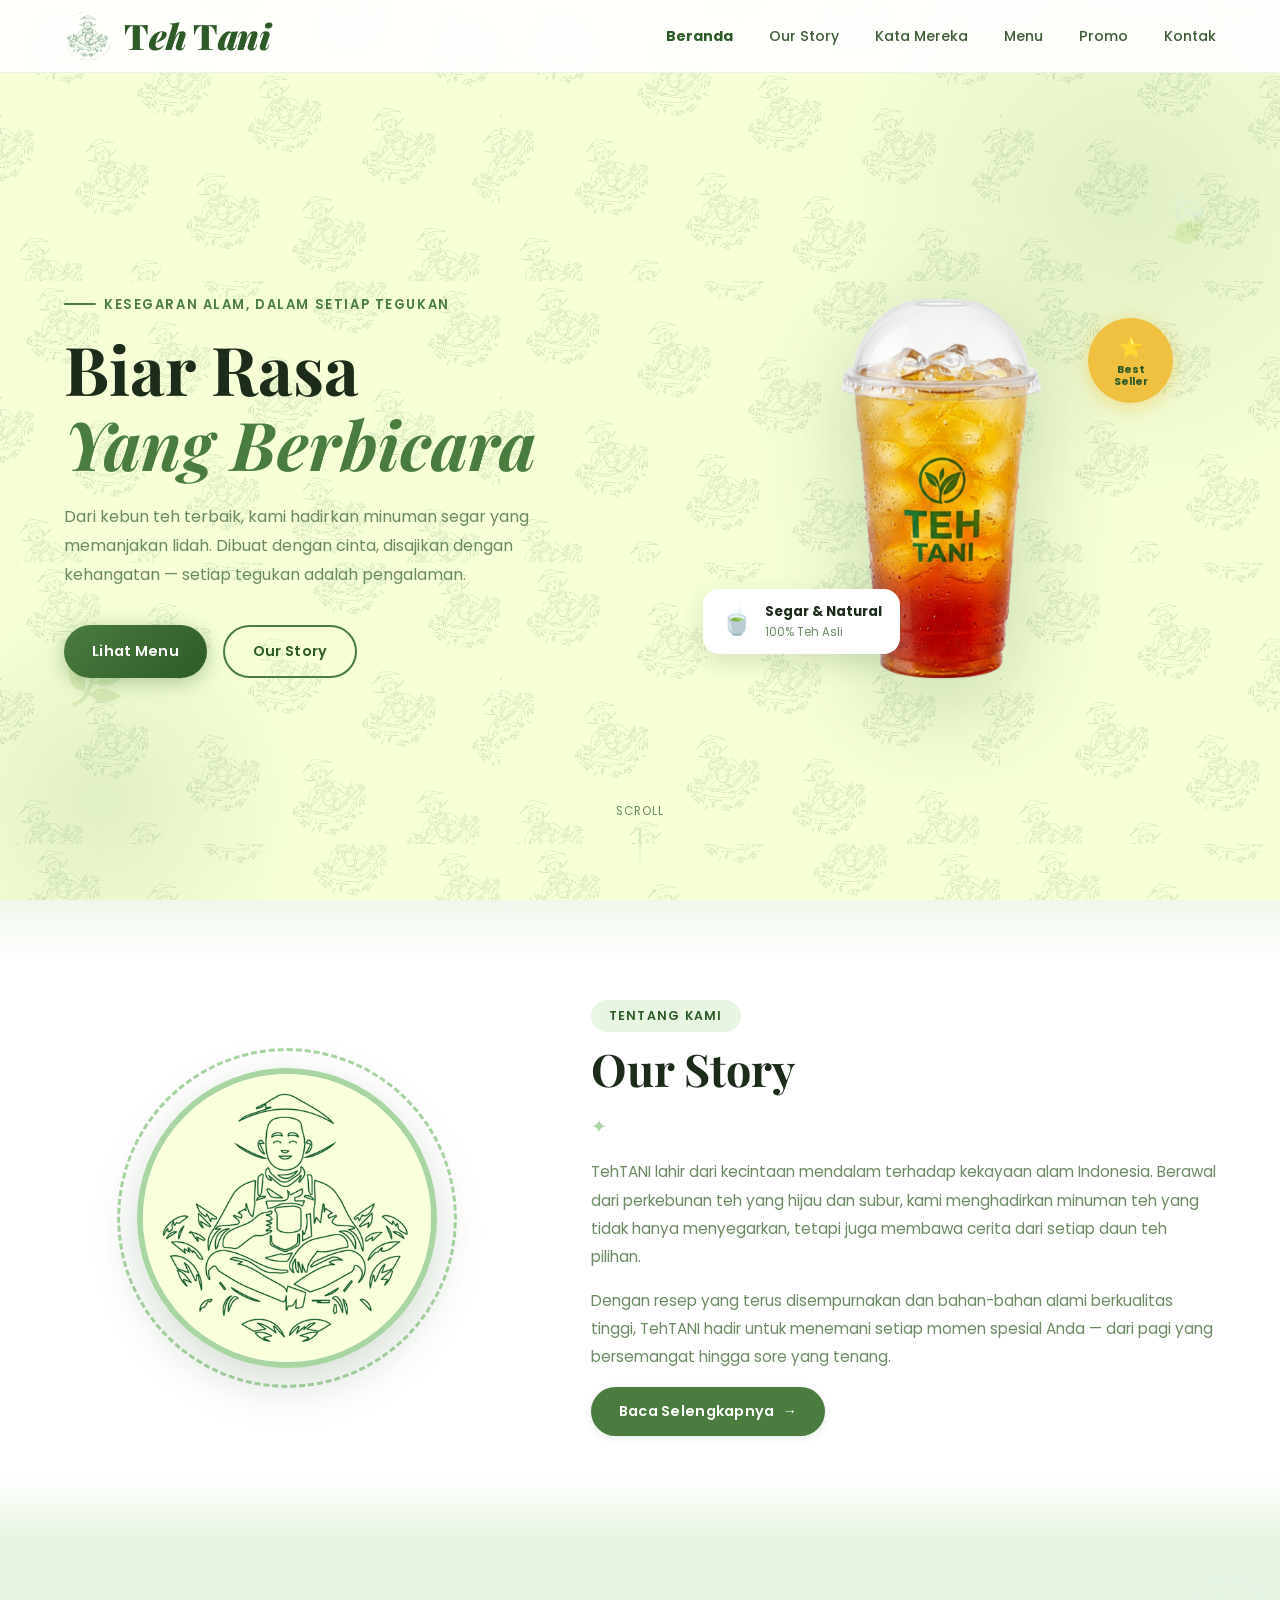
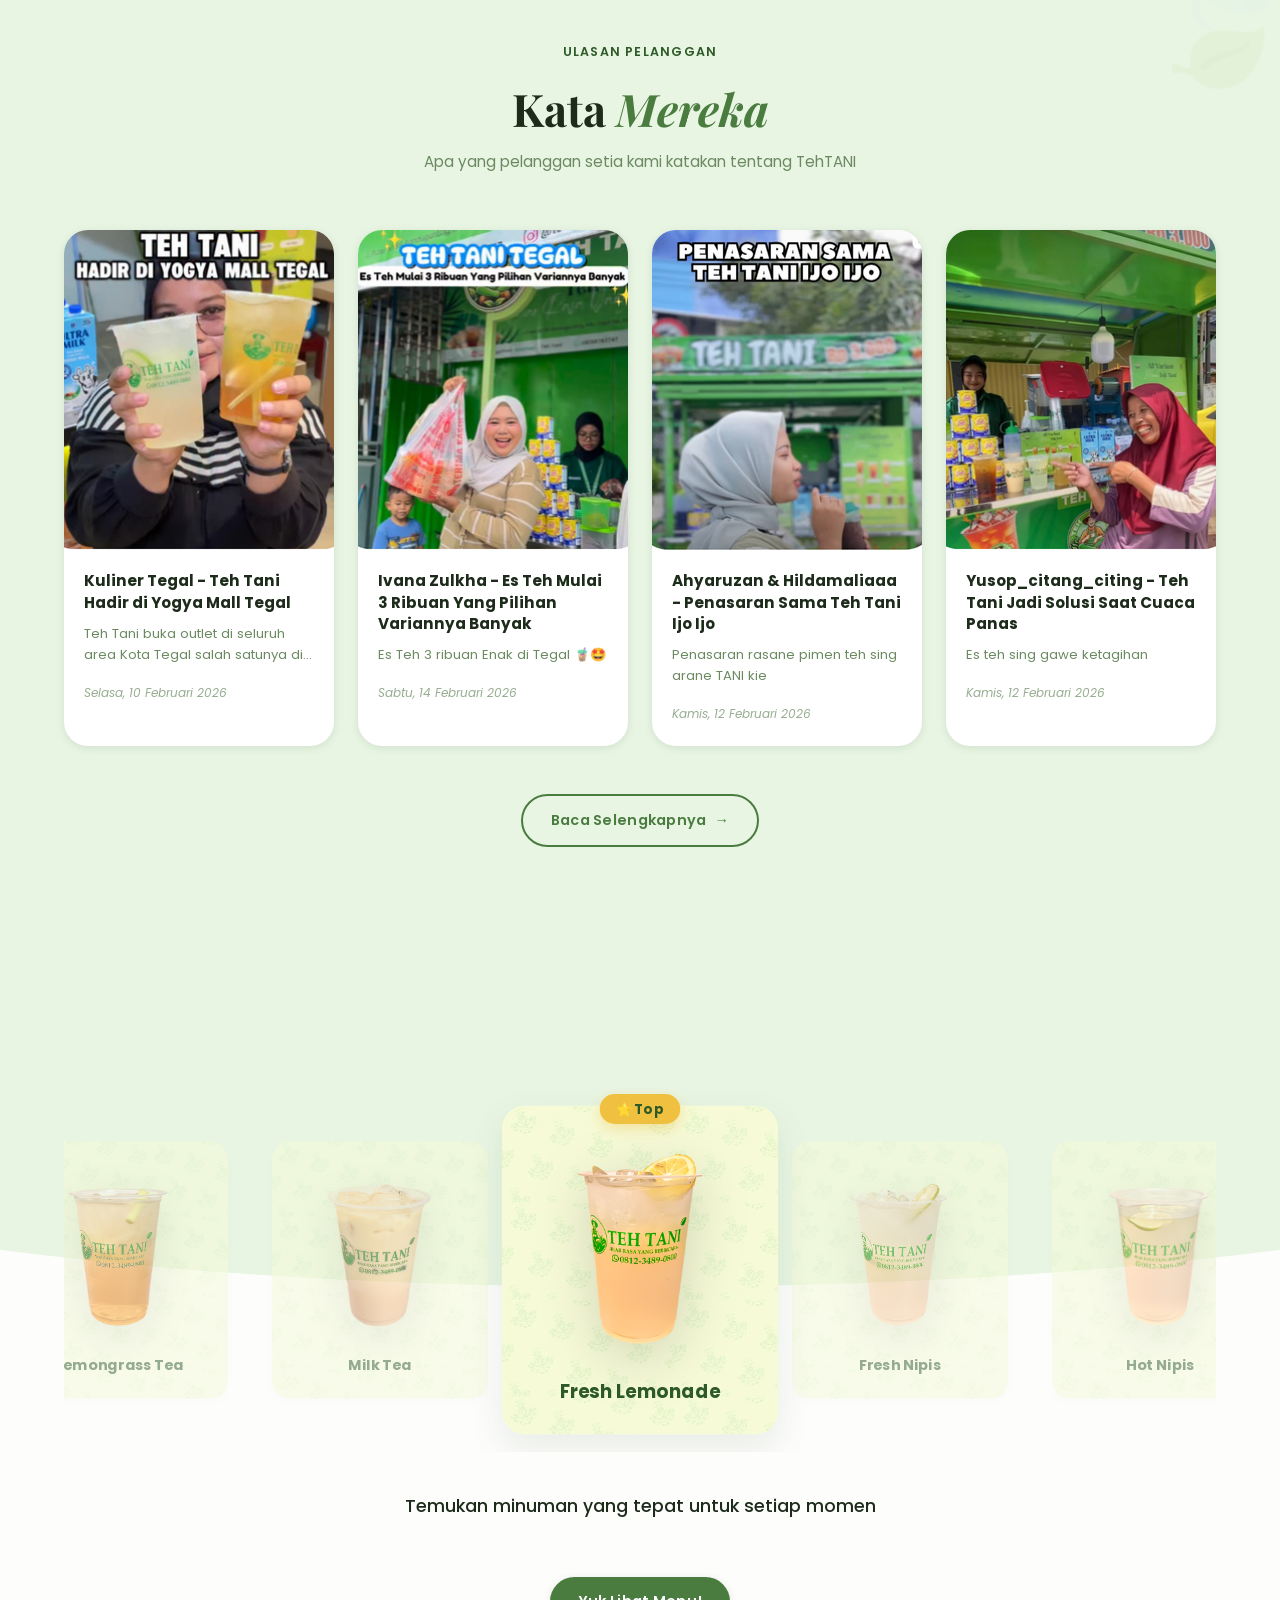
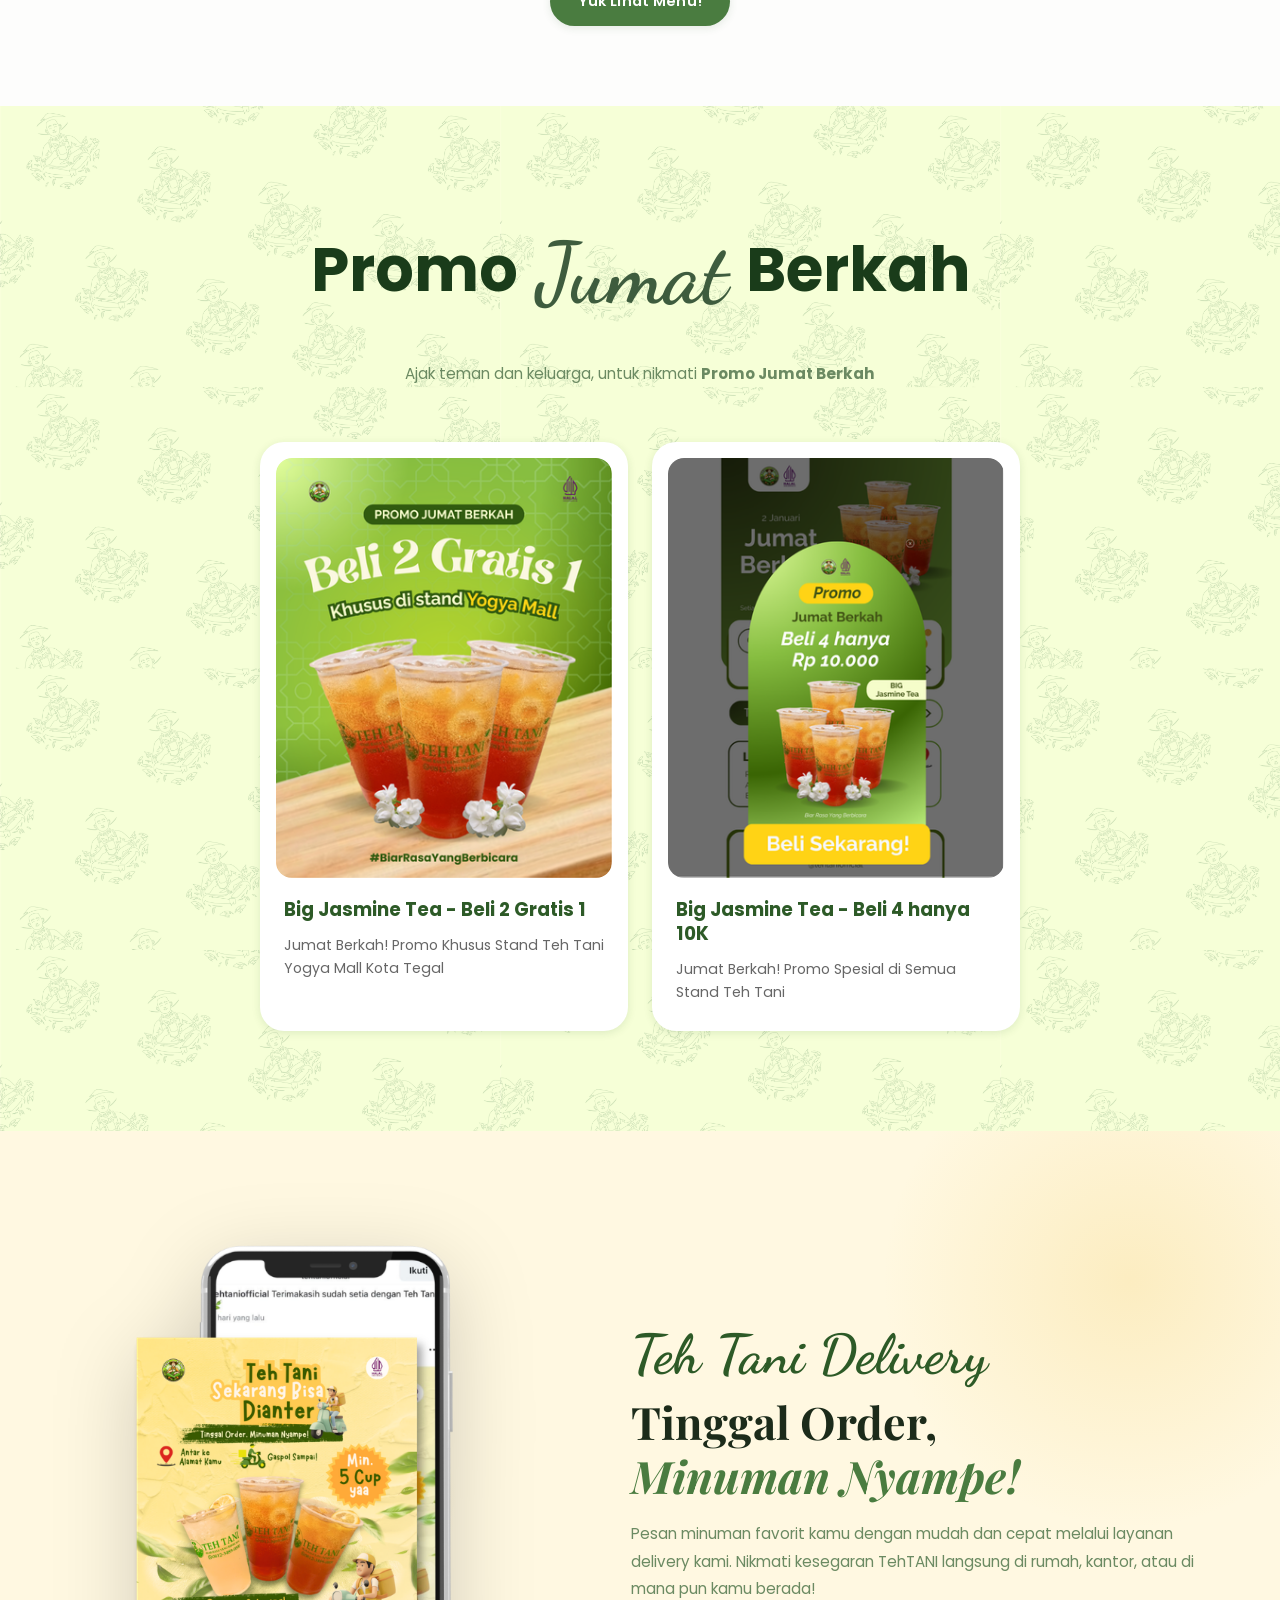
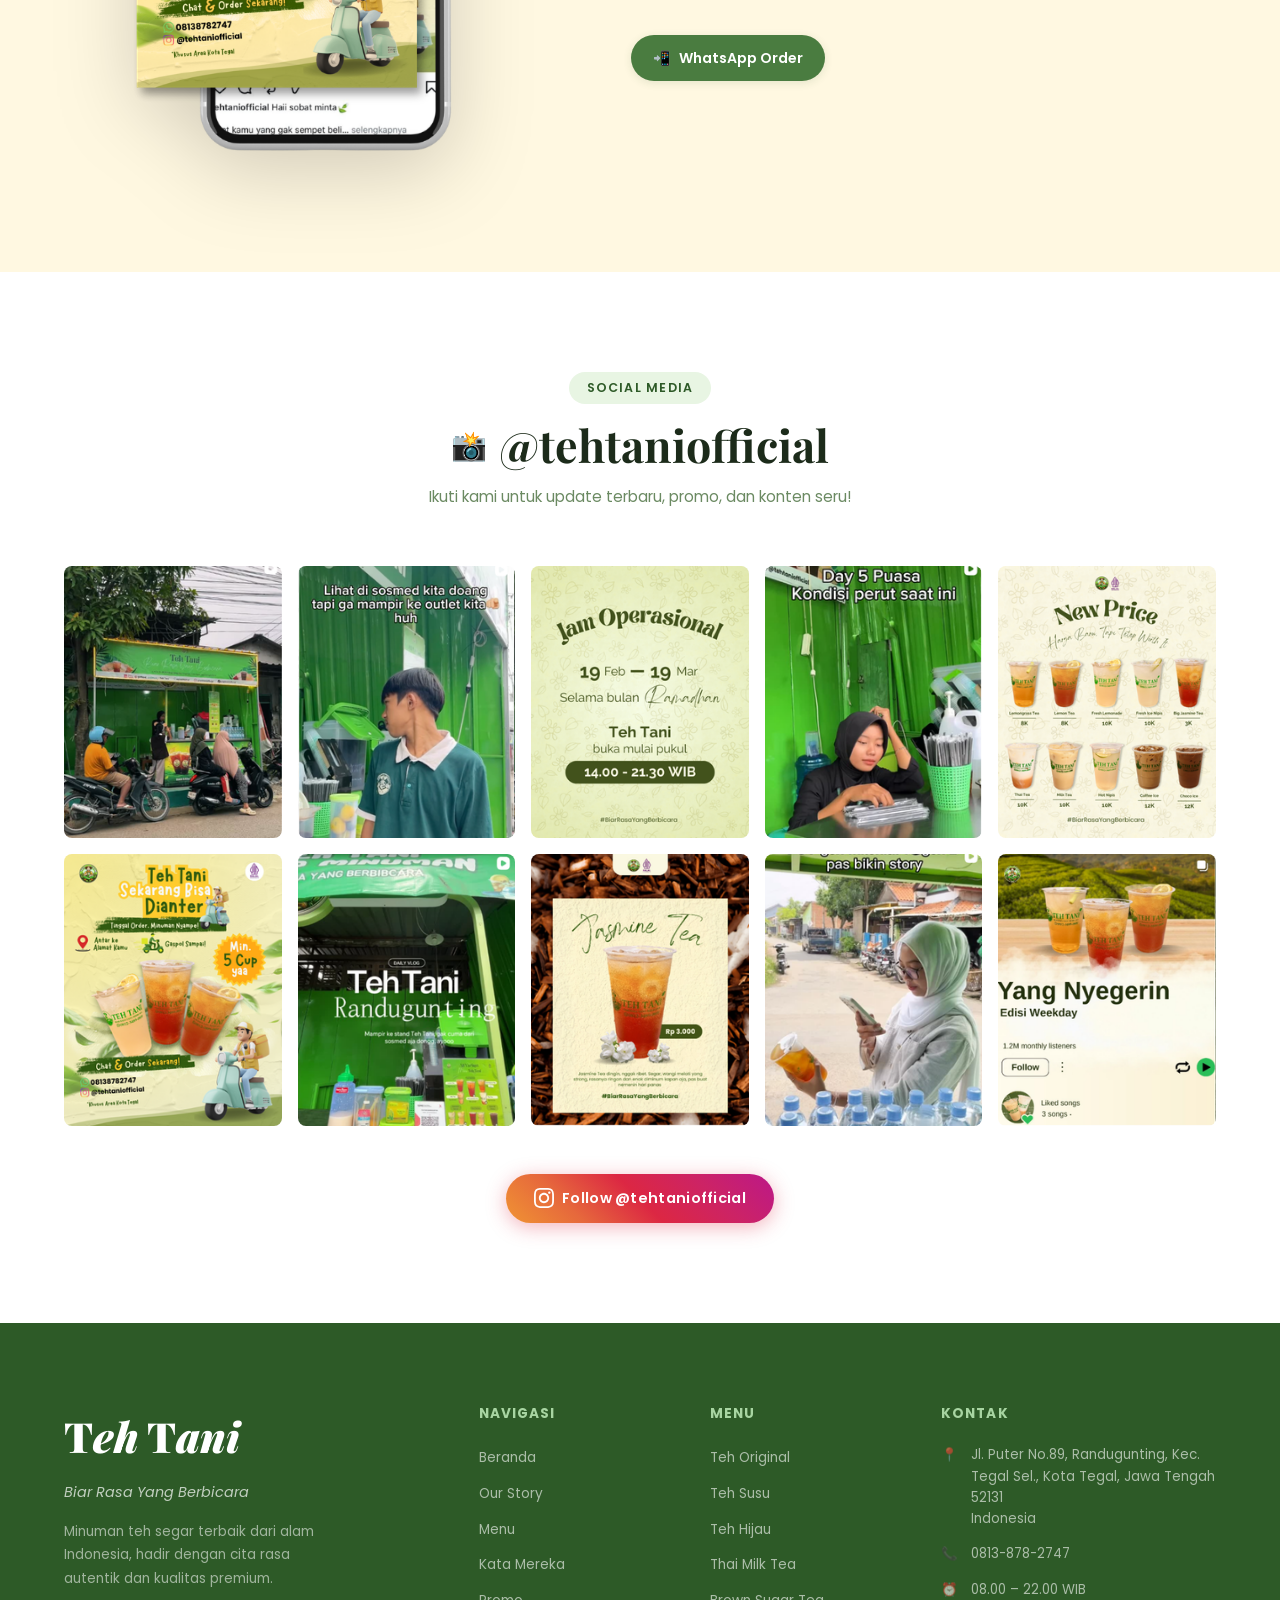
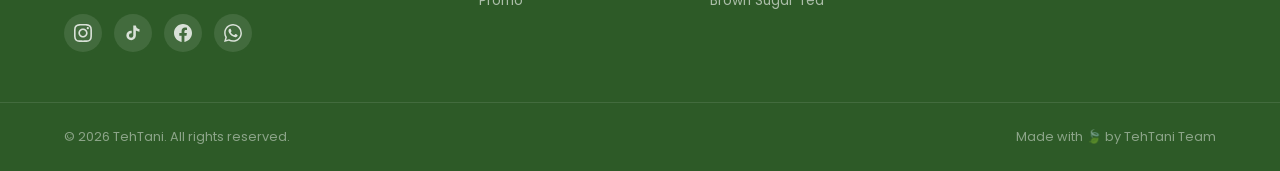
==== index.html @ 68ca4f80 "Initial commit of TehTANI Website" ====
<!DOCTYPE html>
<html lang="id">

<head>
  <meta charset="UTF-8" />
  <meta name="viewport" content="width=device-width, initial-scale=1.0" />
  <title>TehTANI – Biar Rasa Yang Berbicara</title>
  <meta name="description"
    content="TehTani – Minuman teh segar terbaik dengan cita rasa autentik. Order sekarang dan nikmati kesegaran alam dalam setiap tegukan." />
  <link rel="preconnect" href="https://fonts.googleapis.com" />
  <link rel="preconnect" href="https://fonts.gstatic.com" crossorigin />
  <link
    href="https://fonts.googleapis.com/css2?family=Dancing+Script:wght@400;500;600;700&family=Playfair+Display:ital,wght@0,400;0,500;0,600;0,700;0,800;0,900;1,400;1,500;1,600;1,700;1,800;1,900&family=Poppins:wght@300;400;500;600;700&family=Pacifico&display=swap"
    rel="stylesheet" />
  <link rel="stylesheet" href="style.css" />
  <link rel="icon" href="images/logo_navbar.png" type="image/png" />
</head>

<body>

  <!-- ========== NAVBAR ========== -->
  <nav class="navbar" id="navbar">
    <div class="nav-container">
      <a href="#" class="nav-logo">
        <img src="images/logo_navbar.png" alt="Teh Tani Icon" class="nav-logo-icon" />
        <span class="nav-logo-text">
          <span class="logo-teh">T<i>eh</i></span> <span class="logo-tani">T<i>ani</i></span>
        </span>
      </a>
      <ul class="nav-links" id="navLinks">
        <li><a href="#beranda">Beranda</a></li>
        <li><a href="#our-story">Our Story</a></li>
        <li><a href="#kata-mereka">Kata Mereka</a></li>
        <li><a href="#menu">Menu</a></li>
        <li><a href="#promo">Promo</a></li>
        <li><a href="#kontak">Kontak</a></li>
      </ul>
      <button class="nav-hamburger" id="hamburger" aria-label="Menu">
        <span></span><span></span><span></span>
      </button>
    </div>
  </nav>

  <!-- ========== HERO SECTION ========== -->
  <section class="hero" id="beranda">
    <div class="hero-bg-decor">
      <div class="decor-circle decor-circle-1"></div>
      <div class="decor-circle decor-circle-2"></div>
      <div class="decor-leaf decor-leaf-1">🍃</div>
      <div class="decor-leaf decor-leaf-2">🌿</div>
    </div>
    <div class="hero-content">
      <div class="hero-text" data-aos="fade-right">
        <p class="hero-tagline">Kesegaran Alam, Dalam Setiap Tegukan</p>
        <h1 class="hero-title">Biar Rasa<br /><em>Yang Berbicara</em></h1>
        <p class="hero-desc">
          Dari kebun teh terbaik, kami hadirkan minuman segar yang memanjakan lidah.
          Dibuat dengan cinta, disajikan dengan kehangatan — setiap tegukan adalah pengalaman.
        </p>
        <div class="hero-buttons">
          <a href="#menu" class="btn btn-primary" id="hero-lihat-menu">Lihat Menu</a>
          <a href="#our-story" class="btn btn-outline" id="hero-our-story">Our Story</a>
        </div>
      </div>
      <div class="hero-image" data-aos="fade-left">
        <div class="hero-img-wrapper">
          <img src="images/hero_drink.png" alt="TehTANI signature drink" class="hero-drink-img" />
          <div class="hero-badge">
            <span class="badge-icon">⭐</span>
            <span class="badge-text">Best<br />Seller</span>
          </div>
          <div class="hero-float-card">
            <span class="float-emoji">🍵</span>
            <div>
              <p class="float-title">Segar & Natural</p>
              <p class="float-sub">100% Teh Asli</p>
            </div>
          </div>
        </div>
      </div>
    </div>
    <div class="hero-scroll-indicator">
      <span>Scroll</span>
      <div class="scroll-line"></div>
    </div>
  </section>

  <!-- ========== OUR STORY SECTION ========== -->
  <section class="our-story" id="our-story">
    <div class="story-decor-top"></div>
    <div class="section-container">
      <div class="story-inner">
        <div class="story-image-wrap" data-aos="fade-right">
          <div class="story-img-circle">
            <img src="images/our_story_logo.png" alt="TehTANI Story" />
          </div>
          <div class="story-img-ring"></div>
        </div>
        <div class="story-content" data-aos="fade-left">
          <span class="section-label">Tentang Kami</span>
          <h2 class="section-title">Our Story</h2>
          <div class="story-divider">
            <span>✦</span>
          </div>
          <p class="story-text">
            TehTANI lahir dari kecintaan mendalam terhadap kekayaan alam Indonesia. Berawal dari perkebunan
            teh yang hijau dan subur, kami menghadirkan minuman teh yang tidak hanya menyegarkan, tetapi
            juga membawa cerita dari setiap daun teh pilihan.
          </p>
          <p class="story-text">
            Dengan resep yang terus disempurnakan dan bahan-bahan alami berkualitas tinggi, TehTANI hadir
            untuk menemani setiap momen spesial Anda — dari pagi yang bersemangat hingga sore yang tenang.
          </p>
          <a href="our-story.html" class="btn btn-green" id="story-baca-selengkapnya">
            Baca Selengkapnya
            <span class="btn-arrow">→</span>
          </a>
        </div>
      </div>
    </div>
    <div class="story-decor-bottom"></div>
  </section>

  <!-- ========== KATA MEREKA SECTION ========== -->
  <section class="kata-mereka" id="kata-mereka">
    <div class="section-container">
      <div class="section-header" data-aos="fade-up">
        <span class="section-label">Ulasan Pelanggan</span>
        <h2 class="section-title">Kata <em>Mereka</em></h2>
        <p class="section-subtitle">Apa yang pelanggan setia kami katakan tentang TehTANI</p>
      </div>

      <div class="km-cards-grid" data-aos="fade-up">

        <!-- Card 1 -->
        <div class="km-card">
          <div class="km-card-img">
            <img src="images/katamereka1.png" alt="Kuliner Tegal - Teh Tani Hadir di Yogya Mall Tegal" />
          </div>
          <div class="km-card-body">
            <h3 class="km-card-title">Kuliner Tegal - Teh Tani Hadir di Yogya Mall Tegal</h3>
            <p class="km-card-desc">Teh Tani buka outlet di seluruh area Kota Tegal salah satunya di Yogya Mall Tegal
            </p>
            <span class="km-card-date">Selasa, 10 Februari 2026</span>
          </div>
        </div>

        <!-- Card 2 -->
        <div class="km-card">
          <div class="km-card-img">
            <img src="images/katamereka2.png" alt="Es Teh Mulai 3 Ribuan Yang Pilihan Variannya Banyak" />
          </div>
          <div class="km-card-body">
            <h3 class="km-card-title">Ivana Zulkha - Es Teh Mulai 3 Ribuan Yang Pilihan Variannya Banyak</h3>
            <p class="km-card-desc">Es Teh 3 ribuan Enak di Tegal 🧋🤩</p>
            <span class="km-card-date">Sabtu, 14 Februari 2026</span>
          </div>
        </div>

        <!-- Card 3 -->
        <div class="km-card">
          <div class="km-card-img">
            <img src="images/katamereka3.png" alt="Penasaran Sama Teh Tani Ijo Ijo" />
          </div>
          <div class="km-card-body">
            <h3 class="km-card-title">Ahyaruzan & Hildamaliaaa - Penasaran Sama Teh Tani Ijo Ijo</h3>
            <p class="km-card-desc">Penasaran rasane pimen teh sing arane TANI kie</p>
            <span class="km-card-date">Kamis, 12 Februari 2026</span>
          </div>
        </div>

        <!-- Card 4 -->
        <div class="km-card">
          <div class="km-card-img">
            <img src="images/katamereka4.png" alt="Teh Tani Jadi Solusi Saat Cuaca Panas" />
          </div>
          <div class="km-card-body">
            <h3 class="km-card-title">Yusop_citang_citing - Teh Tani Jadi Solusi Saat Cuaca Panas</h3>
            <p class="km-card-desc">Es teh sing gawe ketagihan</p>
            <span class="km-card-date">Kamis, 12 Februari 2026</span>
          </div>
        </div>

      </div>

      <div class="kata-mereka-cta" data-aos="fade-up">
        <a href="kata-mereka.html" class="btn btn-outline-green" id="kata-mereka-baca">
          Baca Selengkapnya
          <span class="btn-arrow">→</span>
        </a>
      </div>
    </div>
  </section>

  <!-- ========== MENU BANNER SECTION ========== -->
  <section class="menu-banner" id="menu">
    <div class="menu-banner-inner">
      <div class="menu-slider-wrap" data-aos="fade-up">
        <div class="menu-slider-viewport">
          <div class="menu-slider-track" id="menuTrack">
            <div class="menu-drink-item">
              <span class="menu-badge-top">⭐ Top</span>
              <div class="menu-drink-img-wrap"><img src="images/menu1.png" alt="Big Jasmine Tea" /></div>
              <div class="menu-drink-label">
                <h3>Big Jasmine Tea</h3>
                <p>Rp 5.000</p>
              </div>
            </div>
            <div class="menu-drink-item">
              <span class="menu-badge-top">⭐ Top</span>
              <div class="menu-drink-img-wrap"><img src="images/menu2.png" alt="Thai Tea" /></div>
              <div class="menu-drink-label">
                <h3>Thai Tea</h3>
                <p>Rp 5.000</p>
              </div>
            </div>
            <div class="menu-drink-item">
              <div class="menu-drink-img-wrap"><img src="images/menu3.png" alt="Lemon Tea" /></div>
              <div class="menu-drink-label">
                <h3>Lemon Tea</h3>
                <p>Rp 5.000</p>
              </div>
            </div>
            <div class="menu-drink-item">
              <div class="menu-drink-img-wrap"><img src="images/menu4.png" alt="Lemongrass Tea" /></div>
              <div class="menu-drink-label">
                <h3>Lemongrass Tea</h3>
                <p>Rp 5.000</p>
              </div>
            </div>
            <div class="menu-drink-item">
              <div class="menu-drink-img-wrap"><img src="images/menu5.png" alt="Milk Tea" /></div>
              <div class="menu-drink-label">
                <h3>Milk Tea</h3>
                <p>Rp 5.000</p>
              </div>
            </div>
            <div class="menu-drink-item">
              <span class="menu-badge-top">⭐ Top</span>
              <div class="menu-drink-img-wrap"><img src="images/menu6.png" alt="Fresh Lemonade" /></div>
              <div class="menu-drink-label">
                <h3>Fresh Lemonade</h3>
                <p>Rp 5.000</p>
              </div>
            </div>
            <div class="menu-drink-item">
              <div class="menu-drink-img-wrap"><img src="images/menu7.png" alt="Fresh Nipis" /></div>
              <div class="menu-drink-label">
                <h3>Fresh Nipis</h3>
                <p>Rp 3.000</p>
              </div>
            </div>
            <div class="menu-drink-item">
              <div class="menu-drink-img-wrap"><img src="images/menu8.png" alt="Hot Nipis" /></div>
              <div class="menu-drink-label">
                <h3>Hot Nipis</h3>
                <p>Rp 3.000</p>
              </div>
            </div>
            <div class="menu-drink-item">
              <div class="menu-drink-img-wrap"><img src="images/menu9.png" alt="Choco Ice" /></div>
              <div class="menu-drink-label">
                <h3>Choco Ice</h3>
                <p>Rp 5.000</p>
              </div>
            </div>
            <div class="menu-drink-item">
              <div class="menu-drink-img-wrap"><img src="images/menu10.png" alt="Coffe Ice" /></div>
              <div class="menu-drink-label">
                <h3>Coffe Ice</h3>
                <p>Rp 5.000</p>
              </div>
            </div>
            <div class="menu-drink-item">
              <div class="menu-drink-img-wrap"><img src="images/menu11.png" alt="Hot Jasmine Tea" /></div>
              <div class="menu-drink-label">
                <h3>Hot Jasmine Tea</h3>
                <p>Rp 3.000</p>
              </div>
            </div>
          </div>
        </div>
      </div>
      <div class="menu-banner-text" data-aos="fade-up">
        <p>Temukan minuman yang tepat untuk setiap momen</p>
      </div>
      <div class="menu-banner-cta" data-aos="fade-up">
        <a href="menu.html" class="btn btn-green" id="menu-lihat-semua">Yuk Lihat Menu!</a>
      </div>
    </div>
  </section>

  <!-- ========== PROMO SECTION ========== -->
  <section class="promo-section" id="promo">
    <div class="promo-pattern-bg"></div>
    <div class="section-container">
      <div class="section-header" data-aos="fade-up">
        <h2 class="promo-main-title">Promo <span class="promo-cursive">Jumat</span> Berkah</h2>
        <p class="section-subtitle">Ajak teman dan keluarga, untuk nikmati <strong>Promo Jumat Berkah</strong></p>
      </div>

      <div class="promo-grid" data-aos="fade-up">
        <!-- Card 1 -->
        <div class="promo-card">
          <div class="promo-img-box">
            <img src="images/promo1.png" alt="Big Jasmine Tea - Beli 2 Gratis 1" />
          </div>
          <div class="promo-details">
            <h3 class="promo-card-title">Big Jasmine Tea - Beli 2 Gratis 1</h3>
            <p class="promo-card-subtitle">Jumat Berkah! Promo Khusus Stand Teh Tani Yogya Mall Kota Tegal</p>
          </div>
        </div>

        <!-- Card 2 -->
        <div class="promo-card">
          <div class="promo-img-box">
            <img src="images/promo2.png" alt="Big Jasmine Tea - Beli 4 hanya 10K" />
          </div>
          <div class="promo-details">
            <h3 class="promo-card-title">Big Jasmine Tea - Beli 4 hanya 10K</h3>
            <p class="promo-card-subtitle">Jumat Berkah! Promo Spesial di Semua Stand Teh Tani</p>
          </div>
        </div>
      </div>
    </div>
  </section>

  <!-- ========== DELIVERY SECTION ========== -->
  <section class="delivery-section" id="delivery">
    <div class="delivery-bg-shape"></div>
    <div class="section-container">
      <div class="delivery-inner">
        <div class="delivery-phone" data-aos="fade-right">
          <div class="delivery-phone-wrap">
            <img src="images/phone_mockup.png" alt="TehTANI App" class="phone-img" />
            <div class="phone-glow"></div>
          </div>
        </div>
        <div class="delivery-content" data-aos="fade-left">
          <span class="delivery-script-title">Teh Tani Delivery</span>
          <h2 class="delivery-title">
            Tinggal Order,<br />
            <em>Minuman Nyampe!</em>
          </h2>
          <p class="delivery-desc">
            Pesan minuman favorit kamu dengan mudah dan cepat melalui layanan delivery kami.
            Nikmati kesegaran TehTANI langsung di rumah, kantor, atau di mana pun kamu berada!
          </p>
          <div class="delivery-apps">
            <a href="https://wa.me/628138782747" target="_blank" class="app-btn" id="delivery-wa">
              <span>📲</span> WhatsApp Order
            </a>
          </div>
        </div>
      </div>
    </div>
  </section>



  <!-- ========== INSTAGRAM SECTION ========== -->
  <section class="instagram-section" id="instagram">
    <div class="section-container">
      <div class="section-header" data-aos="fade-up">
        <span class="section-label">Social Media</span>
        <h2 class="section-title ig-title">
          <span class="ig-icon">📸</span>
          @tehtaniofficial
        </h2>
        <p class="section-subtitle">Ikuti kami untuk update terbaru, promo, dan konten seru!</p>
      </div>

      <div class="ig-grid" data-aos="fade-up">
        <a href="https://instagram.com/tehtaniofficial" class="ig-item" target="_blank" id="ig-1">
          <img src="images/konten1.png" alt="TehTANI Instagram" />
          <div class="ig-overlay"></div>
        </a>
        <a href="https://instagram.com/tehtaniofficial" class="ig-item" target="_blank" id="ig-2">
          <img src="images/konten2.png" alt="TehTANI Instagram" />
          <div class="ig-overlay"></div>
        </a>
        <a href="https://instagram.com/tehtaniofficial" class="ig-item" target="_blank" id="ig-3">
          <img src="images/konten3.png" alt="TehTANI Instagram" />
          <div class="ig-overlay"></div>
        </a>
        <a href="https://instagram.com/tehtaniofficial" class="ig-item" target="_blank" id="ig-4">
          <img src="images/konten4.png" alt="TehTANI Instagram" />
          <div class="ig-overlay"></div>
        </a>
        <a href="https://instagram.com/tehtaniofficial" class="ig-item" target="_blank" id="ig-5">
          <img src="images/konten5.png" alt="TehTANI Instagram" />
          <div class="ig-overlay"></div>
        </a>
        <a href="https://instagram.com/tehtaniofficial" class="ig-item" target="_blank" id="ig-6">
          <img src="images/konten6.png" alt="TehTANI Instagram" />
          <div class="ig-overlay"></div>
        </a>
        <a href="https://instagram.com/tehtaniofficial" class="ig-item" target="_blank" id="ig-7">
          <img src="images/konten7.png" alt="TehTANI Instagram" />
          <div class="ig-overlay"></div>
        </a>
        <a href="https://instagram.com/tehtaniofficial" class="ig-item" target="_blank" id="ig-8">
          <img src="images/konten8.png" alt="TehTANI Instagram" />
          <div class="ig-overlay"></div>
        </a>
        <a href="https://instagram.com/tehtaniofficial" class="ig-item" target="_blank" id="ig-9">
          <img src="images/konten9.png" alt="TehTANI Instagram" />
          <div class="ig-overlay"></div>
        </a>
        <a href="https://instagram.com/tehtaniofficial" class="ig-item" target="_blank" id="ig-10">
          <img src="images/konten10.png" alt="TehTANI Instagram" />
          <div class="ig-overlay"></div>
        </a>
      </div>

      <div class="ig-follow-btn" data-aos="fade-up">
        <a href="https://instagram.com/tehtaniofficial" class="btn btn-instagram" target="_blank" id="ig-follow">
          <svg width="20" height="20" viewBox="0 0 24 24" fill="currentColor">
            <path
              d="M12 2.163c3.204 0 3.584.012 4.85.07 3.252.148 4.771 1.691 4.919 4.919.058 1.265.069 1.645.069 4.849 0 3.205-.012 3.584-.069 4.849-.149 3.225-1.664 4.771-4.919 4.919-1.266.058-1.644.07-4.85.07-3.204 0-3.584-.012-4.849-.07-3.26-.149-4.771-1.699-4.919-4.92-.058-1.265-.07-1.644-.07-4.849 0-3.204.013-3.583.07-4.849.149-3.227 1.664-4.771 4.919-4.919 1.266-.057 1.645-.069 4.849-.069zm0-2.163c-3.259 0-3.667.014-4.947.072-4.358.2-6.78 2.618-6.98 6.98-.059 1.281-.073 1.689-.073 4.948 0 3.259.014 3.668.072 4.948.2 4.358 2.618 6.78 6.98 6.98 1.281.058 1.689.072 4.948.072 3.259 0 3.668-.014 4.948-.072 4.354-.2 6.782-2.618 6.979-6.98.059-1.28.073-1.689.073-4.948 0-3.259-.014-3.667-.072-4.947-.196-4.354-2.617-6.78-6.979-6.98-1.281-.059-1.69-.073-4.949-.073zm0 5.838c-3.403 0-6.162 2.759-6.162 6.162s2.759 6.163 6.162 6.163 6.162-2.759 6.162-6.163c0-3.403-2.759-6.162-6.162-6.162zm0 10.162c-2.209 0-4-1.79-4-4 0-2.209 1.791-4 4-4s4 1.791 4 4c0 2.21-1.791 4-4 4zm6.406-11.845c-.796 0-1.441.645-1.441 1.44s.645 1.44 1.441 1.44c.795 0 1.439-.645 1.439-1.44s-.644-1.44-1.439-1.44z" />
          </svg>
          Follow @tehtaniofficial
        </a>
      </div>
    </div>
  </section>

  <!-- ========== FOOTER ========== -->
  <footer class="footer" id="kontak">
    <div class="footer-top">
      <div class="footer-container">
        <div class="footer-brand">
          <a href="#" class="footer-logo">
            <span class="logo-teh">T<i>eh</i></span> <span class="logo-tani">T<i>ani</i></span>
          </a>
          <p class="footer-tagline">Biar Rasa Yang Berbicara</p>
          <p class="footer-desc">Minuman teh segar terbaik dari alam Indonesia, hadir dengan cita rasa autentik dan
            kualitas premium.</p>
          <div class="footer-social">
            <a href="https://instagram.com/tehtaniofficial" target="_blank" aria-label="Instagram" class="social-link">
              <svg width="18" height="18" viewBox="0 0 24 24" fill="currentColor">
                <path
                  d="M12 2.163c3.204 0 3.584.012 4.85.07 3.252.148 4.771 1.691 4.919 4.919.058 1.265.069 1.645.069 4.849 0 3.205-.012 3.584-.069 4.849-.149 3.225-1.664 4.771-4.919 4.919-1.266.058-1.644.07-4.85.07-3.204 0-3.584-.012-4.849-.07-3.26-.149-4.771-1.699-4.919-4.92-.058-1.265-.07-1.644-.07-4.849 0-3.204.013-3.583.07-4.849.149-3.227 1.664-4.771 4.919-4.919 1.266-.057 1.645-.069 4.849-.069zm0-2.163c-3.259 0-3.667.014-4.947.072-4.358.2-6.78 2.618-6.98 6.98-.059 1.281-.073 1.689-.073 4.948 0 3.259.014 3.668.072 4.948.2 4.358 2.618 6.78 6.98 6.98 1.281.058 1.689.072 4.948.072 3.259 0 3.668-.014 4.948-.072 4.354-.2 6.782-2.618 6.979-6.98.059-1.28.073-1.689.073-4.948 0-3.259-.014-3.667-.072-4.947-.196-4.354-2.617-6.78-6.979-6.98-1.281-.059-1.69-.073-4.949-.073zm0 5.838c-3.403 0-6.162 2.759-6.162 6.162s2.759 6.163 6.162 6.163 6.162-2.759 6.162-6.163c0-3.403-2.759-6.162-6.162-6.162zm0 10.162c-2.209 0-4-1.79-4-4 0-2.209 1.791-4 4-4s4 1.791 4 4c0 2.21-1.791 4-4 4zm6.406-11.845c-.796 0-1.441.645-1.441 1.44s.645 1.44 1.441 1.44c.795 0 1.439-.645 1.439-1.44s-.644-1.44-1.439-1.44z" />
              </svg>
            </a>
            <a href="#" target="_blank" aria-label="TikTok" class="social-link">
              <svg width="18" height="18" viewBox="0 0 24 24" fill="currentColor">
                <path
                  d="M19.59 6.69a4.83 4.83 0 01-3.77-4.25V2h-3.45v13.67a2.89 2.89 0 01-2.88 2.5 2.89 2.89 0 01-2.89-2.89 2.89 2.89 0 012.89-2.89c.28 0 .54.04.79.1V9.01a6.27 6.27 0 00-.79-.05 6.34 6.34 0 00-6.34 6.34 6.34 6.34 0 006.34 6.34 6.34 6.34 0 006.33-6.34V8.69a8.26 8.26 0 004.83 1.55V6.79a4.85 4.85 0 01-1.06-.1z" />
              </svg>
            </a>
            <a href="#" target="_blank" aria-label="Facebook" class="social-link">
              <svg width="18" height="18" viewBox="0 0 24 24" fill="currentColor">
                <path
                  d="M24 12.073c0-6.627-5.373-12-12-12s-12 5.373-12 12c0 5.99 4.388 10.954 10.125 11.854v-8.385H7.078v-3.47h3.047V9.43c0-3.007 1.792-4.669 4.533-4.669 1.312 0 2.686.235 2.686.235v2.953H15.83c-1.491 0-1.956.925-1.956 1.874v2.25h3.328l-.532 3.47h-2.796v8.385C19.612 23.027 24 18.062 24 12.073z" />
              </svg>
            </a>
            <a href="https://wa.me/628138782747" target="_blank" aria-label="WhatsApp" class="social-link">
              <svg width="18" height="18" viewBox="0 0 24 24" fill="currentColor">
                <path
                  d="M17.472 14.382c-.297-.149-1.758-.867-2.03-.967-.273-.099-.471-.148-.67.15-.197.297-.767.966-.94 1.164-.173.199-.347.223-.644.075-.297-.15-1.255-.463-2.39-1.475-.883-.788-1.48-1.761-1.653-2.059-.173-.297-.018-.458.13-.606.134-.133.298-.347.446-.52.149-.174.198-.298.298-.497.099-.198.05-.371-.025-.52-.075-.149-.669-1.612-.916-2.207-.242-.579-.487-.5-.669-.51-.173-.008-.371-.01-.57-.01-.198 0-.52.074-.792.372-.272.297-1.04 1.016-1.04 2.479 0 1.462 1.065 2.875 1.213 3.074.149.198 2.096 3.2 5.077 4.487.709.306 1.262.489 1.694.625.712.227 1.36.195 1.871.118.571-.085 1.758-.719 2.006-1.413.248-.694.248-1.289.173-1.413-.074-.124-.272-.198-.57-.347m-5.421 7.403h-.004a9.87 9.87 0 01-5.031-1.378l-.361-.214-3.741.982.998-3.648-.235-.374a9.86 9.86 0 01-1.51-5.26c.001-5.45 4.436-9.884 9.888-9.884 2.64 0 5.122 1.03 6.988 2.898a9.825 9.825 0 012.893 6.994c-.003 5.45-4.437 9.884-9.885 9.884m8.413-18.297A11.815 11.815 0 0012.05 0C5.495 0 .16 5.335.157 11.892c0 2.096.547 4.142 1.588 5.945L.057 24l6.305-1.654a11.882 11.882 0 005.683 1.448h.005c6.554 0 11.89-5.335 11.893-11.893a11.821 11.821 0 00-3.48-8.413z" />
              </svg>
            </a>
          </div>
        </div>

        <div class="footer-links">
          <h4>Navigasi</h4>
          <ul>
            <li><a href="#beranda">Beranda</a></li>
            <li><a href="#our-story">Our Story</a></li>
            <li><a href="#menu">Menu</a></li>
            <li><a href="#kata-mereka">Kata Mereka</a></li>
            <li><a href="#promo">Promo</a></li>
          </ul>
        </div>

        <div class="footer-links">
          <h4>Menu</h4>
          <ul>
            <li><a href="#">Teh Original</a></li>
            <li><a href="#">Teh Susu</a></li>
            <li><a href="#">Teh Hijau</a></li>
            <li><a href="#">Thai Milk Tea</a></li>
            <li><a href="#">Brown Sugar Tea</a></li>
          </ul>
        </div>

        <div class="footer-contact">
          <h4>Kontak</h4>
          <ul>
            <li>
              <span>📍</span>
              <span>Jl. Puter No.89, Randugunting, Kec. Tegal Sel., Kota Tegal, Jawa Tengah 52131<br />Indonesia</span>
            </li>
            <li>
              <span>📞</span>
              <span>0813-878-2747</span>
            </li>
            <li>
              <span>⏰</span>
              <span>08.00 – 22.00 WIB</span>
            </li>
          </ul>
        </div>
      </div>
    </div>
    <div class="footer-bottom">
      <div class="footer-container">
        <p>© 2026 TehTani. All rights reserved.</p>
        <p>Made with 🍃 by TehTani Team</p>
      </div>
    </div>
  </footer>

  <!-- ========== BACK TO TOP ========== -->
  <button class="back-to-top" id="backToTop" aria-label="Back to top">↑</button>

  <script src="script.js"></script>
</body>

</html>
---- style.css ----
/* ========== RESET & VARIABLES ========== */
*,
*::before,
*::after {
  box-sizing: border-box;
  margin: 0;
  padding: 0;
}

:root {
  --green-dark: #2d5a27;
  --green-main: #4a7c40;
  --green-mid: #6aa84f;
  --green-light: #a8d5a2;
  --green-pale: #e8f5e3;
  --green-bg: #f0f7ec;
  --yellow-main: #f0c040;
  --yellow-light: #fff8e1;
  --brown-tea: #c47d3b;
  --cream: #faf6f0;
  --white: #ffffff;
  --text-dark: #1c2b1a;
  --text-mid: #3d5c36;
  --text-light: #6b8a62;
  --shadow-sm: 0 2px 8px rgba(45, 90, 39, 0.12);
  --shadow-md: 0 8px 24px rgba(45, 90, 39, 0.16);
  --shadow-lg: 0 16px 48px rgba(45, 90, 39, 0.2);
  --radius-sm: 8px;
  --radius-md: 16px;
  --radius-lg: 24px;
  --radius-xl: 40px;
  --transition: all 0.35s cubic-bezier(0.4, 0, 0.2, 1);
  --font-body: 'Poppins', sans-serif;
  --font-display: 'Playfair Display', serif;
}

html {
  scroll-behavior: smooth;
  font-size: 16px;
}

body {
  font-family: var(--font-body);
  color: var(--text-dark);
  background: var(--white);
  line-height: 1.6;
  overflow-x: hidden;
}

img {
  max-width: 100%;
  display: block;
}

a {
  text-decoration: none;
  color: inherit;
}

ul {
  list-style: none;
}

/* ========== SCROLL BAR ========== */
::-webkit-scrollbar {
  width: 6px;
}

::-webkit-scrollbar-track {
  background: var(--green-pale);
}

::-webkit-scrollbar-thumb {
  background: var(--green-mid);
  border-radius: 4px;
}

/* ========== BUTTONS ========== */
.btn {
  display: inline-flex;
  align-items: center;
  gap: 8px;
  padding: 13px 28px;
  border-radius: var(--radius-xl);
  font-family: var(--font-body);
  font-weight: 600;
  font-size: 0.9rem;
  cursor: pointer;
  border: none;
  transition: var(--transition);
  letter-spacing: 0.02em;
}

.btn-arrow {
  transition: transform 0.3s ease;
}

.btn:hover .btn-arrow {
  transform: translateX(4px);
}

.btn-primary {
  background: linear-gradient(135deg, var(--green-main), var(--green-dark));
  color: var(--white);
  box-shadow: 0 4px 20px rgba(74, 124, 64, 0.4);
}

.btn-primary:hover {
  transform: translateY(-2px);
  box-shadow: 0 8px 28px rgba(74, 124, 64, 0.5);
}

.btn-outline {
  background: transparent;
  color: var(--green-dark);
  border: 2px solid var(--green-main);
}

.btn-outline:hover {
  background: var(--green-main);
  color: var(--white);
  transform: translateY(-2px);
}

.btn-green {
  background: var(--green-main);
  color: var(--white);
  box-shadow: var(--shadow-sm);
}

.btn-green:hover {
  background: var(--green-dark);
  transform: translateY(-2px);
  box-shadow: var(--shadow-md);
}

.btn-white {
  background: var(--white);
  color: var(--green-dark);
  box-shadow: 0 4px 20px rgba(255, 255, 255, 0.3);
}

.btn-white:hover {
  background: var(--green-pale);
  transform: translateY(-2px);
}

.btn-outline-green {
  background: transparent;
  color: var(--green-main);
  border: 2px solid var(--green-main);
}

.btn-outline-green:hover {
  background: var(--green-main);
  color: var(--white);
  transform: translateY(-2px);
}

.btn-instagram {
  background: linear-gradient(45deg, #f09433, #e6683c, #dc2743, #cc2366, #bc1888);
  color: var(--white);
  box-shadow: 0 4px 20px rgba(220, 39, 67, 0.35);
}

.btn-instagram:hover {
  transform: translateY(-2px);
  box-shadow: 0 8px 28px rgba(220, 39, 67, 0.45);
}

/* ========== SECTION UTILS ========== */
.section-container {
  max-width: 1200px;
  margin: 0 auto;
  padding: 0 24px;
}

.section-header {
  text-align: center;
  margin-bottom: 56px;
}

.section-label {
  display: inline-block;
  background: var(--green-pale);
  color: var(--green-dark);
  padding: 6px 18px;
  border-radius: var(--radius-xl);
  font-size: 0.78rem;
  font-weight: 600;
  letter-spacing: 0.1em;
  text-transform: uppercase;
  margin-bottom: 14px;
}

.label-yellow {
  background: var(--yellow-light);
  color: #8b6914;
}

.label-orange {
  background: #fff3e0;
  color: #b55a00;
}

.section-title {
  font-family: var(--font-display);
  font-size: clamp(2rem, 4vw, 2.8rem);
  color: var(--text-dark);
  line-height: 1.2;
  margin-bottom: 14px;
}

.section-title em {
  font-style: italic;
  color: var(--green-main);
}

.section-subtitle {
  color: var(--text-light);
  font-size: 0.95rem;
  max-width: 520px;
  margin: 0 auto;
}

/* AOS Animation classes (lightweight inline version) */
[data-aos] {
  opacity: 0;
  transform: translateY(30px);
  transition: opacity 0.7s ease, transform 0.7s ease;
}

[data-aos="fade-right"] {
  transform: translateX(-40px);
}

[data-aos="fade-left"] {
  transform: translateX(40px);
}

[data-aos].aos-animate {
  opacity: 1;
  transform: translate(0, 0);
}

/* ========== NAVBAR ========== */
.navbar {
  position: fixed;
  top: 0;
  left: 0;
  right: 0;
  z-index: 1000;
  background: rgba(255, 255, 255, 0.92);
  backdrop-filter: blur(20px);
  -webkit-backdrop-filter: blur(20px);
  border-bottom: 1px solid rgba(74, 124, 64, 0.1);
  transition: var(--transition);
}

.navbar.scrolled {
  box-shadow: var(--shadow-sm);
}

.nav-container {
  max-width: 1200px;
  margin: 0 auto;
  padding: 0 24px;
  height: 72px;
  display: flex;
  align-items: center;
  justify-content: space-between;
}

.nav-logo {
  font-family: var(--font-display);
  font-size: 2.2rem;
  font-weight: 900;
  font-style: normal;
  letter-spacing: -0.01em;
  display: flex;
  align-items: center;
  gap: 12px;
}

.nav-logo-icon {
  height: 48px;
  width: auto;
  object-fit: contain;
}

.nav-logo i,
.footer-logo i {
  font-style: italic;
}

.logo-teh,
.logo-tani {
  color: var(--green-dark);
}

.nav-links {
  display: flex;
  align-items: center;
  gap: 36px;
}

.nav-links a {
  font-size: 0.88rem;
  font-weight: 500;
  color: var(--text-mid);
  position: relative;
  padding-bottom: 4px;
  transition: color 0.25s;
}

.nav-links a::after {
  content: '';
  position: absolute;
  bottom: 0;
  left: 0;
  width: 0;
  height: 2px;
  background: var(--green-main);
  border-radius: 2px;
  transition: width 0.3s ease;
}

.nav-links a:hover {
  color: var(--green-dark);
}

.nav-links a:hover::after {
  width: 100%;
}

.nav-hamburger {
  display: none;
  flex-direction: column;
  gap: 5px;
  background: none;
  border: none;
  cursor: pointer;
  padding: 6px;
}

.nav-hamburger span {
  display: block;
  width: 24px;
  height: 2px;
  background: var(--green-dark);
  border-radius: 2px;
  transition: var(--transition);
}

.nav-hamburger.active span:nth-child(1) {
  transform: translateY(7px) rotate(45deg);
}

.nav-hamburger.active span:nth-child(2) {
  opacity: 0;
}

.nav-hamburger.active span:nth-child(3) {
  transform: translateY(-7px) rotate(-45deg);
}

/* ========== HERO SECTION ========== */
.hero {
  min-height: 100vh;
  padding-top: 72px;
  background: url('images/hero_bg_pattern.png');
  background-size: 500px;
  background-repeat: repeat;
  position: relative;
  display: flex;
  align-items: center;
  overflow: hidden;
}

.hero-bg-decor {
  position: absolute;
  inset: 0;
  pointer-events: none;
}

.decor-circle {
  position: absolute;
  border-radius: 50%;
  background: radial-gradient(circle, rgba(74, 124, 64, 0.12), transparent 70%);
}

.decor-circle-1 {
  width: 600px;
  height: 600px;
  top: -100px;
  right: -150px;
}

.decor-circle-2 {
  width: 400px;
  height: 400px;
  bottom: -100px;
  left: -100px;
}

.decor-leaf {
  position: absolute;
  font-size: 3rem;
  opacity: 0.15;
  animation: floatLeaf 6s ease-in-out infinite;
}

.decor-leaf-1 {
  top: 20%;
  right: 5%;
  animation-delay: 0s;
}

.decor-leaf-2 {
  bottom: 20%;
  left: 5%;
  animation-delay: 3s;
}

@keyframes floatLeaf {

  0%,
  100% {
    transform: translateY(0) rotate(0deg);
  }

  50% {
    transform: translateY(-20px) rotate(10deg);
  }
}

.hero-content {
  max-width: 1200px;
  margin: 0 auto;
  padding: 80px 24px;
  display: grid;
  grid-template-columns: 1fr 1fr;
  align-items: center;
  gap: 60px;
  width: 100%;
}

.hero-tagline {
  font-size: 0.82rem;
  font-weight: 600;
  color: var(--green-main);
  letter-spacing: 0.12em;
  text-transform: uppercase;
  margin-bottom: 16px;
  display: flex;
  align-items: center;
  gap: 8px;
}

.hero-tagline::before {
  content: '';
  display: inline-block;
  width: 32px;
  height: 2px;
  background: var(--green-main);
  border-radius: 2px;
}

.hero-title {
  font-family: var(--font-display);
  font-size: clamp(2.8rem, 5.5vw, 4.2rem);
  line-height: 1.12;
  color: var(--text-dark);
  margin-bottom: 22px;
}

.hero-title em {
  font-style: italic;
  color: var(--green-main);
  display: block;
}

.hero-desc {
  color: var(--text-light);
  font-size: 1rem;
  line-height: 1.8;
  margin-bottom: 36px;
  max-width: 480px;
}

.hero-buttons {
  display: flex;
  gap: 16px;
  flex-wrap: wrap;
}

/* Hero Image */
.hero-image {
  position: relative;
  display: flex;
  justify-content: center;
}

.hero-img-wrapper {
  position: relative;
  display: inline-block;
}

.hero-drink-img {
  width: clamp(260px, 35vw, 420px);
  height: auto;
  filter: drop-shadow(0 24px 48px rgba(45, 90, 39, 0.25));
  animation: heroFloat 4s ease-in-out infinite;
  position: relative;
  z-index: 2;
}

@keyframes heroFloat {

  0%,
  100% {
    transform: translateY(0);
  }

  50% {
    transform: translateY(-18px);
  }
}

.hero-badge {
  position: absolute;
  top: 10%;
  right: -20px;
  background: var(--yellow-main);
  border-radius: 50%;
  width: 85px;
  height: 85px;
  display: flex;
  flex-direction: column;
  align-items: center;
  justify-content: center;
  text-align: center;
  box-shadow: 0 4px 20px rgba(240, 192, 64, 0.5);
  z-index: 3;
  animation: badgePulse 2s ease-in-out infinite;
}

.badge-icon {
  font-size: 1.2rem;
}

.badge-text {
  font-size: 0.65rem;
  font-weight: 700;
  color: var(--green-dark);
  line-height: 1.2;
}

@keyframes badgePulse {

  0%,
  100% {
    transform: scale(1) rotate(-5deg);
  }

  50% {
    transform: scale(1.05) rotate(0deg);
  }
}

.hero-float-card {
  position: absolute;
  bottom: 10%;
  left: -30px;
  background: var(--white);
  border-radius: var(--radius-md);
  padding: 12px 18px;
  display: flex;
  align-items: center;
  gap: 12px;
  box-shadow: var(--shadow-md);
  z-index: 3;
  animation: floatCard 3s ease-in-out infinite;
  animation-delay: 1s;
}

.float-emoji {
  font-size: 1.6rem;
}

.float-title {
  font-weight: 700;
  font-size: 0.85rem;
  color: var(--text-dark);
}

.float-sub {
  font-size: 0.72rem;
  color: var(--text-light);
}

@keyframes floatCard {

  0%,
  100% {
    transform: translateY(0);
  }

  50% {
    transform: translateY(-8px);
  }
}

.hero-scroll-indicator {
  position: absolute;
  bottom: 32px;
  left: 50%;
  transform: translateX(-50%);
  display: flex;
  flex-direction: column;
  align-items: center;
  gap: 8px;
  color: var(--text-light);
  font-size: 0.72rem;
  letter-spacing: 0.1em;
  text-transform: uppercase;
}

.scroll-line {
  width: 1px;
  height: 40px;
  background: linear-gradient(to bottom, var(--green-light), transparent);
  animation: scrollPulse 1.5s ease-in-out infinite;
}

@keyframes scrollPulse {

  0%,
  100% {
    opacity: 1;
    transform: scaleY(1);
  }

  50% {
    opacity: 0.4;
    transform: scaleY(0.7);
  }
}

/* ========== OUR STORY SECTION ========== */
.our-story {
  padding: 100px 0;
  background: var(--white);
  position: relative;
}

.story-decor-top {
  position: absolute;
  top: 0;
  left: 0;
  right: 0;
  height: 60px;
  background: linear-gradient(to bottom, var(--green-bg), transparent);
}

.story-decor-bottom {
  position: absolute;
  bottom: 0;
  left: 0;
  right: 0;
  height: 60px;
  background: linear-gradient(to top, var(--green-pale), transparent);
}

.story-inner {
  display: grid;
  grid-template-columns: 1fr 1.4fr;
  align-items: center;
  gap: 80px;
}

.story-image-wrap {
  position: relative;
  display: flex;
  justify-content: center;
}

.story-img-circle {
  width: 300px;
  height: 300px;
  border-radius: 50%;
  overflow: hidden;
  border: 6px solid var(--green-light);
  box-shadow: var(--shadow-lg);
  position: relative;
  z-index: 2;
}

.story-img-circle img {
  width: 100%;
  height: 100%;
  object-fit: cover;
}

.story-img-ring {
  position: absolute;
  width: 340px;
  height: 340px;
  border-radius: 50%;
  border: 3px dashed var(--green-light);
  top: 50%;
  left: 50%;
  transform: translate(-50%, -50%);
  animation: ringRotate 20s linear infinite;
  z-index: 1;
}

@keyframes ringRotate {
  from {
    transform: translate(-50%, -50%) rotate(0deg);
  }

  to {
    transform: translate(-50%, -50%) rotate(360deg);
  }
}

.story-content .section-label {
  margin-bottom: 10px;
}

.story-content .section-title {
  text-align: left;
  margin-bottom: 4px;
}

.story-divider {
  color: var(--green-light);
  font-size: 1.2rem;
  margin: 16px 0;
}

.story-text {
  color: var(--text-light);
  font-size: 0.95rem;
  line-height: 1.85;
  margin-bottom: 16px;
}

/* ========== KATA MEREKA SECTION ========== */
.kata-mereka {
  padding: 100px 0;
  background: var(--green-pale);
  position: relative;
  overflow: hidden;
}

.kata-mereka::before {
  content: '🍃';
  position: absolute;
  font-size: 8rem;
  opacity: 0.06;
  top: -20px;
  right: -20px;
}

/* Kata Mereka Cards Grid */
.km-cards-grid {
  display: grid;
  grid-template-columns: repeat(4, 1fr);
  gap: 24px;
}

.km-card {
  background: var(--white);
  border-radius: var(--radius-lg);
  overflow: hidden;
  box-shadow: var(--shadow-sm);
  transition: var(--transition);
}

.km-card:hover {
  transform: translateY(-8px);
  box-shadow: var(--shadow-md);
}

.km-card-img {
  position: relative;
  height: 320px;
  overflow: hidden;
  background: var(--green-pale);
}

.km-card-img img {
  width: 100%;
  height: 100%;
  object-fit: cover;
  transition: transform 0.5s ease;
}

.km-card:hover .km-card-img img {
  transform: scale(1.05);
}

.km-card-body {
  padding: 20px;
}

.km-card-title {
  font-family: var(--font-body);
  font-size: 0.95rem;
  font-weight: 700;
  color: var(--text-dark);
  line-height: 1.4;
  margin-bottom: 10px;
  display: -webkit-box;
  -webkit-line-clamp: 3;
  -webkit-box-orient: vertical;
  overflow: hidden;
}

.km-card-desc {
  font-size: 0.82rem;
  color: var(--text-light);
  line-height: 1.6;
  margin-bottom: 14px;
  display: -webkit-box;
  -webkit-line-clamp: 2;
  -webkit-box-orient: vertical;
  overflow: hidden;
}

.km-card-date {
  font-size: 0.75rem;
  color: var(--text-light);
  opacity: 0.7;
  font-style: italic;
}

.kata-mereka-cta {
  text-align: center;
  margin-top: 48px;
}

/* ========== MENU BANNER SECTION ========== */
.menu-banner {
  padding: 140px 0 80px;
  background: #fdfdfc;
  position: relative;
  overflow: hidden;
}

.menu-banner::before {
  content: '';
  position: absolute;
  top: 0;
  left: -30%;
  width: 160%;
  height: 340px;
  background: var(--green-pale);
  /* Blends with Kata Mereka */
  border-radius: 0 0 50% 50%;
  z-index: 0;
}

.menu-banner-inner {
  max-width: 1200px;
  margin: 0 auto;
  padding: 0 24px;
  position: relative;
  z-index: 1;
}

.menu-banner-text {
  text-align: center;
  margin-top: 40px;
  position: relative;
  z-index: 1;
}

.menu-banner-text p {
  color: var(--text-dark);
  font-size: 1.1rem;
  font-weight: 500;
  margin-bottom: 24px;
}

/* Menu Slider */
.menu-slider-wrap {
  position: relative;
  display: flex;
  align-items: center;
  gap: 16px;
}

.menu-slider-viewport {
  overflow: hidden;
  flex: 1;
}

.menu-slider-track {
  display: flex;
  gap: 20px;
  transition: transform 0.6s cubic-bezier(0.25, 1, 0.5, 1);
  will-change: transform;
  padding: 40px 0;
  /* Add top/bottom padding for scale effect */
  align-items: center;
}

/* Hide prev/next buttons as per new design */
.menu-slider-btn {
  display: none !important;
}

.menu-drink-item {
  position: relative;
  background: #fbfaf6;
  background-image: url('images/hero_bg_pattern.png');
  background-size: 150px;
  background-blend-mode: darken;
  border-radius: 20px;
  padding: 24px 20px 20px;
  text-align: center;
  transition: transform 0.6s cubic-bezier(0.25, 1, 0.5, 1), opacity 0.6s ease;
  cursor: pointer;
  min-width: 240px;
  flex: 0 0 240px;
  box-shadow: 0 4px 12px rgba(0, 0, 0, 0.03);
  border: none;
}

.menu-drink-item.active {
  transform: scale(1.15);
  box-shadow: 0 12px 30px rgba(45, 90, 39, 0.1);
  opacity: 1;
  z-index: 2;
}

.menu-drink-item:not(.active) {
  transform: scale(0.9);
  opacity: 0.5;
  z-index: 1;
}

.menu-drink-img-wrap {
  height: 200px;
  display: flex;
  align-items: center;
  justify-content: center;
  margin-bottom: 12px;
  background: transparent;
}

.menu-drink-img-wrap img {
  height: 180px;
  width: auto;
  object-fit: contain;
  filter: drop-shadow(0 12px 24px rgba(0, 0, 0, 0.15));
  transition: transform 0.4s ease;
}

.menu-drink-item:hover .menu-drink-img-wrap img {
  transform: scale(1.1);
}

.menu-drink-label h3 {
  color: var(--green-dark);
  font-size: 1rem;
  font-weight: 700;
  margin-bottom: 4px;
}

.menu-drink-label p {
  display: none;
}

.menu-badge-top {
  position: absolute;
  top: -10px;
  left: 50%;
  transform: translateX(-50%);
  background: var(--yellow-main);
  color: var(--green-dark);
  padding: 4px 14px;
  border-radius: var(--radius-xl);
  font-size: 0.72rem;
  font-weight: 700;
  white-space: nowrap;
  box-shadow: 0 4px 12px rgba(240, 192, 64, 0.4);
}

.menu-banner-cta {
  text-align: center;
  margin-top: 56px;
}

/* ========== DELIVERY SECTION ========== */
.delivery-section {
  padding: 100px 0;
  background: var(--yellow-light);
  position: relative;
  overflow: hidden;
}

.delivery-bg-shape {
  position: absolute;
  top: -100px;
  right: -100px;
  width: 500px;
  height: 500px;
  background: radial-gradient(circle, rgba(240, 192, 64, 0.2), transparent 70%);
  border-radius: 50%;
}

.delivery-inner {
  display: grid;
  grid-template-columns: 1fr 1.2fr;
  align-items: center;
  gap: 80px;
}

.delivery-phone-wrap {
  position: relative;
  display: flex;
  justify-content: center;
}

.phone-img {
  width: clamp(220px, 28vw, 360px);
  filter: drop-shadow(0 20px 40px rgba(0, 0, 0, 0.18));
  animation: phoneFloat 4.5s ease-in-out infinite;
  position: relative;
  z-index: 2;
}

@keyframes phoneFloat {

  0%,
  100% {
    transform: translateY(0) rotate(-2deg);
  }

  50% {
    transform: translateY(-16px) rotate(2deg);
  }
}

.phone-glow {
  position: absolute;
  width: 300px;
  height: 300px;
  background: radial-gradient(circle, rgba(240, 192, 64, 0.35), transparent 70%);
  border-radius: 50%;
  top: 50%;
  left: 50%;
  transform: translate(-50%, -50%);
  z-index: 1;
  animation: glowPulse 3s ease-in-out infinite;
}

@keyframes glowPulse {

  0%,
  100% {
    transform: translate(-50%, -50%) scale(1);
    opacity: 0.8;
  }

  50% {
    transform: translate(-50%, -50%) scale(1.15);
    opacity: 0.4;
  }
}

.delivery-script-title {
  display: block;
  font-family: 'Dancing Script', cursive;
  font-size: clamp(2.4rem, 4.5vw, 3.4rem);
  font-weight: 700;
  color: var(--green-dark);
  line-height: 1.2;
  margin-bottom: 8px;
  letter-spacing: 0.01em;
}

.delivery-title {
  font-family: var(--font-display);
  font-size: clamp(2rem, 3.5vw, 2.8rem);
  color: var(--text-dark);
  line-height: 1.2;
  margin-bottom: 18px;
}

.delivery-title em {
  font-style: italic;
  color: var(--green-main);
}

.delivery-desc {
  color: var(--text-light);
  font-size: 0.95rem;
  line-height: 1.8;
  margin-bottom: 32px;
}

.delivery-features {
  display: flex;
  flex-direction: column;
  gap: 18px;
  margin-bottom: 36px;
}

.delivery-features li {
  display: flex;
  align-items: flex-start;
  gap: 16px;
}

.feature-icon {
  width: 42px;
  height: 42px;
  min-width: 42px;
  background: var(--white);
  border-radius: var(--radius-sm);
  display: flex;
  align-items: center;
  justify-content: center;
  font-size: 1.2rem;
  box-shadow: var(--shadow-sm);
}

.delivery-features li strong {
  display: block;
  font-size: 0.9rem;
  color: var(--text-dark);
  font-weight: 600;
}

.delivery-features li p {
  font-size: 0.82rem;
  color: var(--text-light);
  margin-top: 2px;
}

.delivery-apps {
  display: flex;
  gap: 14px;
  flex-wrap: wrap;
}

.app-btn {
  display: inline-flex;
  align-items: center;
  gap: 8px;
  padding: 12px 22px;
  border-radius: var(--radius-xl);
  font-weight: 600;
  font-size: 0.88rem;
  transition: var(--transition);
  background: var(--green-main);
  color: var(--white);
  box-shadow: var(--shadow-sm);
}

.app-btn:hover {
  background: var(--green-dark);
  transform: translateY(-2px);
  box-shadow: var(--shadow-md);
}

.app-btn-outline {
  background: var(--white);
  color: var(--green-dark);
  border: 2px solid var(--green-light);
}

.app-btn-outline:hover {
  background: var(--green-pale);
}

/* ========== PROMO SECTION ========== */
.promo-section {
  padding: 100px 0;
  background-color: var(--green-pale);
  background-image: url('images/hero_bg_pattern.png');
  /* Using the leaf pattern as background */
  background-size: 500px;
  background-repeat: repeat;
  position: relative;
  overflow: hidden;
}

.promo-main-title {
  font-family: var(--font-body);
  font-size: clamp(2.5rem, 5vw, 3.8rem);
  font-weight: 700;
  color: #1a3c1a;
  /* Dark green from image */
  text-align: center;
  margin-bottom: 20px;
}

.promo-cursive {
  font-family: 'Dancing Script', cursive;
  font-size: 1.4em;
  color: #3e5c3e;
  vertical-align: middle;
  margin: 0 5px;
}

.promo-grid {
  display: grid;
  grid-template-columns: repeat(2, 1fr);
  gap: 24px;
  max-width: 760px;
  margin: 0 auto;
}

.promo-card {
  background: var(--white);
  border-radius: var(--radius-lg);
  padding: 16px;
  box-shadow: var(--shadow-sm);
  transition: transform 0.2s ease, box-shadow 0.2s ease;
  display: flex;
  flex-direction: column;
}

.promo-card:hover {
  transform: translateY(-3px);
  box-shadow: var(--shadow-md);
}

.promo-img-box {
  width: 100%;
  aspect-ratio: 4 / 5;
  border-radius: var(--radius-md);
  overflow: hidden;
  margin-bottom: 20px;
  background: #f8fcf8;
}

.promo-img-box img {
  width: 100%;
  height: 100%;
  object-fit: cover;
  transition: transform 0.3s ease;
}

.promo-card:hover .promo-img-box img {
  transform: scale(1.02);
}

.promo-details {
  padding: 0 8px 12px;
}

.promo-card-title {
  font-size: 1.15rem;
  font-weight: 700;
  color: #2d5a27;
  margin-bottom: 12px;
  line-height: 1.3;
}

.promo-card-subtitle {
  font-size: 0.88rem;
  color: #666;
  line-height: 1.6;
}

/* ========== INSTAGRAM SECTION ========== */
.instagram-section {
  padding: 100px 0;
  background: var(--white);
}

.ig-title {
  display: flex;
  align-items: center;
  justify-content: center;
  gap: 12px;
}

.ig-icon {
  font-size: 1.8rem;
}

.ig-grid {
  display: grid;
  grid-template-columns: repeat(5, 1fr);
  gap: 16px;
  margin-bottom: 48px;
}

.ig-item {
  position: relative;
  aspect-ratio: 4 / 5;
  border-radius: var(--radius-sm);
  overflow: hidden;
  cursor: pointer;
}

.ig-item img {
  width: 100%;
  height: 100%;
  object-fit: cover;
  transition: transform 0.4s ease;
}

.ig-item:hover img {
  transform: scale(1.1);
}

.ig-overlay {
  position: absolute;
  inset: 0;
  background: rgba(45, 90, 39, 0.7);
  display: flex;
  align-items: center;
  justify-content: center;
  gap: 16px;
  opacity: 0;
  transition: opacity 0.35s ease;
  color: var(--white);
  font-size: 0.82rem;
  font-weight: 600;
}

.ig-item:hover .ig-overlay {
  opacity: 1;
}

.ig-follow-btn {
  text-align: center;
}

/* ========== FOOTER ========== */
.footer {
  background: var(--green-dark);
  color: var(--white);
}

.footer-top {
  padding: 80px 0 50px;
}

.footer-container {
  max-width: 1200px;
  margin: 0 auto;
  padding: 0 24px;
  display: grid;
  grid-template-columns: 2fr 1fr 1fr 1.5fr;
  gap: 48px;
}

.footer-logo {
  display: inline-block;
  font-family: var(--font-display);
  font-size: 2.6rem;
  font-weight: 900;
  font-style: normal;
  margin-bottom: 12px;
}

.footer-logo .logo-teh,
.footer-logo .logo-tani {
  color: var(--white);
}

.footer-tagline {
  font-style: italic;
  color: rgba(255, 255, 255, 0.7);
  margin-bottom: 16px;
  font-size: 0.9rem;
}

.footer-desc {
  color: rgba(255, 255, 255, 0.55);
  font-size: 0.85rem;
  line-height: 1.7;
  margin-bottom: 24px;
  max-width: 280px;
}

.footer-social {
  display: flex;
  gap: 12px;
}

.social-link {
  width: 38px;
  height: 38px;
  border-radius: 50%;
  background: rgba(255, 255, 255, 0.1);
  display: flex;
  align-items: center;
  justify-content: center;
  transition: var(--transition);
  color: rgba(255, 255, 255, 0.8);
}

.social-link:hover {
  background: var(--green-main);
  color: var(--white);
  transform: translateY(-3px);
}

.footer-links h4,
.footer-contact h4 {
  font-size: 0.85rem;
  font-weight: 700;
  letter-spacing: 0.08em;
  text-transform: uppercase;
  color: var(--green-light);
  margin-bottom: 20px;
}

.footer-links ul {
  display: flex;
  flex-direction: column;
  gap: 10px;
}

.footer-links a {
  font-size: 0.85rem;
  color: rgba(255, 255, 255, 0.6);
  transition: color 0.25s;
}

.footer-links a:hover {
  color: var(--white);
}

.footer-contact ul {
  display: flex;
  flex-direction: column;
  gap: 14px;
}

.footer-contact li {
  display: flex;
  gap: 12px;
  font-size: 0.83rem;
  color: rgba(255, 255, 255, 0.6);
}

.footer-contact li span:first-child {
  min-width: 18px;
}

.footer-bottom {
  border-top: 1px solid rgba(255, 255, 255, 0.1);
  padding: 24px 0;
}

.footer-bottom .footer-container {
  grid-template-columns: 1fr 1fr;
  gap: 16px;
  align-items: center;
}

.footer-bottom p {
  font-size: 0.8rem;
  color: rgba(255, 255, 255, 0.45);
}

.footer-bottom p:last-child {
  text-align: right;
}

/* ========== BACK TO TOP ========== */
.back-to-top {
  position: fixed;
  bottom: 32px;
  right: 32px;
  width: 46px;
  height: 46px;
  border-radius: 50%;
  background: var(--green-main);
  color: var(--white);
  border: none;
  font-size: 1.2rem;
  cursor: pointer;
  box-shadow: var(--shadow-md);
  transition: var(--transition);
  opacity: 0;
  pointer-events: none;
  z-index: 100;
  display: flex;
  align-items: center;
  justify-content: center;
}

.back-to-top.visible {
  opacity: 1;
  pointer-events: auto;
}

.back-to-top:hover {
  background: var(--green-dark);
  transform: translateY(-4px);
}

/* ========== RESPONSIVE ========== */
@media (max-width: 1024px) {
  .special-grid {
    grid-template-columns: 1fr 1fr;
  }

  .footer-container {
    grid-template-columns: 1fr 1fr;
    gap: 36px;
  }
}

@media (max-width: 900px) {
  .hero-content {
    grid-template-columns: 1fr;
    text-align: center;
    gap: 40px;
  }

  .hero-text {
    order: 1;
  }

  .hero-image {
    order: 2;
  }

  .hero-tagline {
    justify-content: center;
  }

  .hero-buttons {
    justify-content: center;
  }

  .hero-scroll-indicator {
    display: none;
  }

  .story-inner {
    grid-template-columns: 1fr;
    text-align: center;
    gap: 40px;
  }

  .story-content .section-title {
    text-align: center;
  }

  .delivery-inner {
    grid-template-columns: 1fr;
    text-align: center;
    gap: 48px;
  }

  .delivery-features li {
    text-align: left;
  }

  .delivery-apps {
    justify-content: center;
  }

  .promo-grid {
    grid-template-columns: 1fr 1fr;
  }

  .testimonial-card {
    flex: 0 0 calc(50% - 14px);
    min-width: calc(50% - 14px);
  }
}

@media (max-width: 768px) {
  .nav-links {
    position: fixed;
    top: 72px;
    left: 0;
    right: 0;
    background: var(--white);
    flex-direction: column;
    gap: 0;
    box-shadow: var(--shadow-md);
    max-height: 0;
    overflow: hidden;
    transition: max-height 0.4s ease;
  }

  .nav-links.open {
    max-height: 400px;
  }

  .nav-links li a {
    display: block;
    padding: 16px 24px;
    border-bottom: 1px solid var(--green-pale);
  }

  .nav-hamburger {
    display: flex;
  }

  .special-grid {
    grid-template-columns: 1fr 1fr;
  }

  .menu-drinks-row {
    gap: 16px;
  }

  .menu-drink-item {
    min-width: 130px;
  }

  .footer-container {
    grid-template-columns: 1fr;
    gap: 28px;
  }

  .footer-bottom .footer-container {
    grid-template-columns: 1fr;
  }

  .footer-bottom p:last-child {
    text-align: left;
  }
}

@media (max-width: 580px) {
  .hero-content {
    padding: 60px 24px;
  }

  .promo-grid {
    grid-template-columns: 1fr;
    gap: 20px;
  }

  .ig-grid {
    grid-template-columns: repeat(2, 1fr);
  }

  .testimonial-card {
    flex: 0 0 calc(100% - 0px);
    min-width: calc(100%);
  }

  .menu-drinks-row {
    justify-content: center;
  }
}
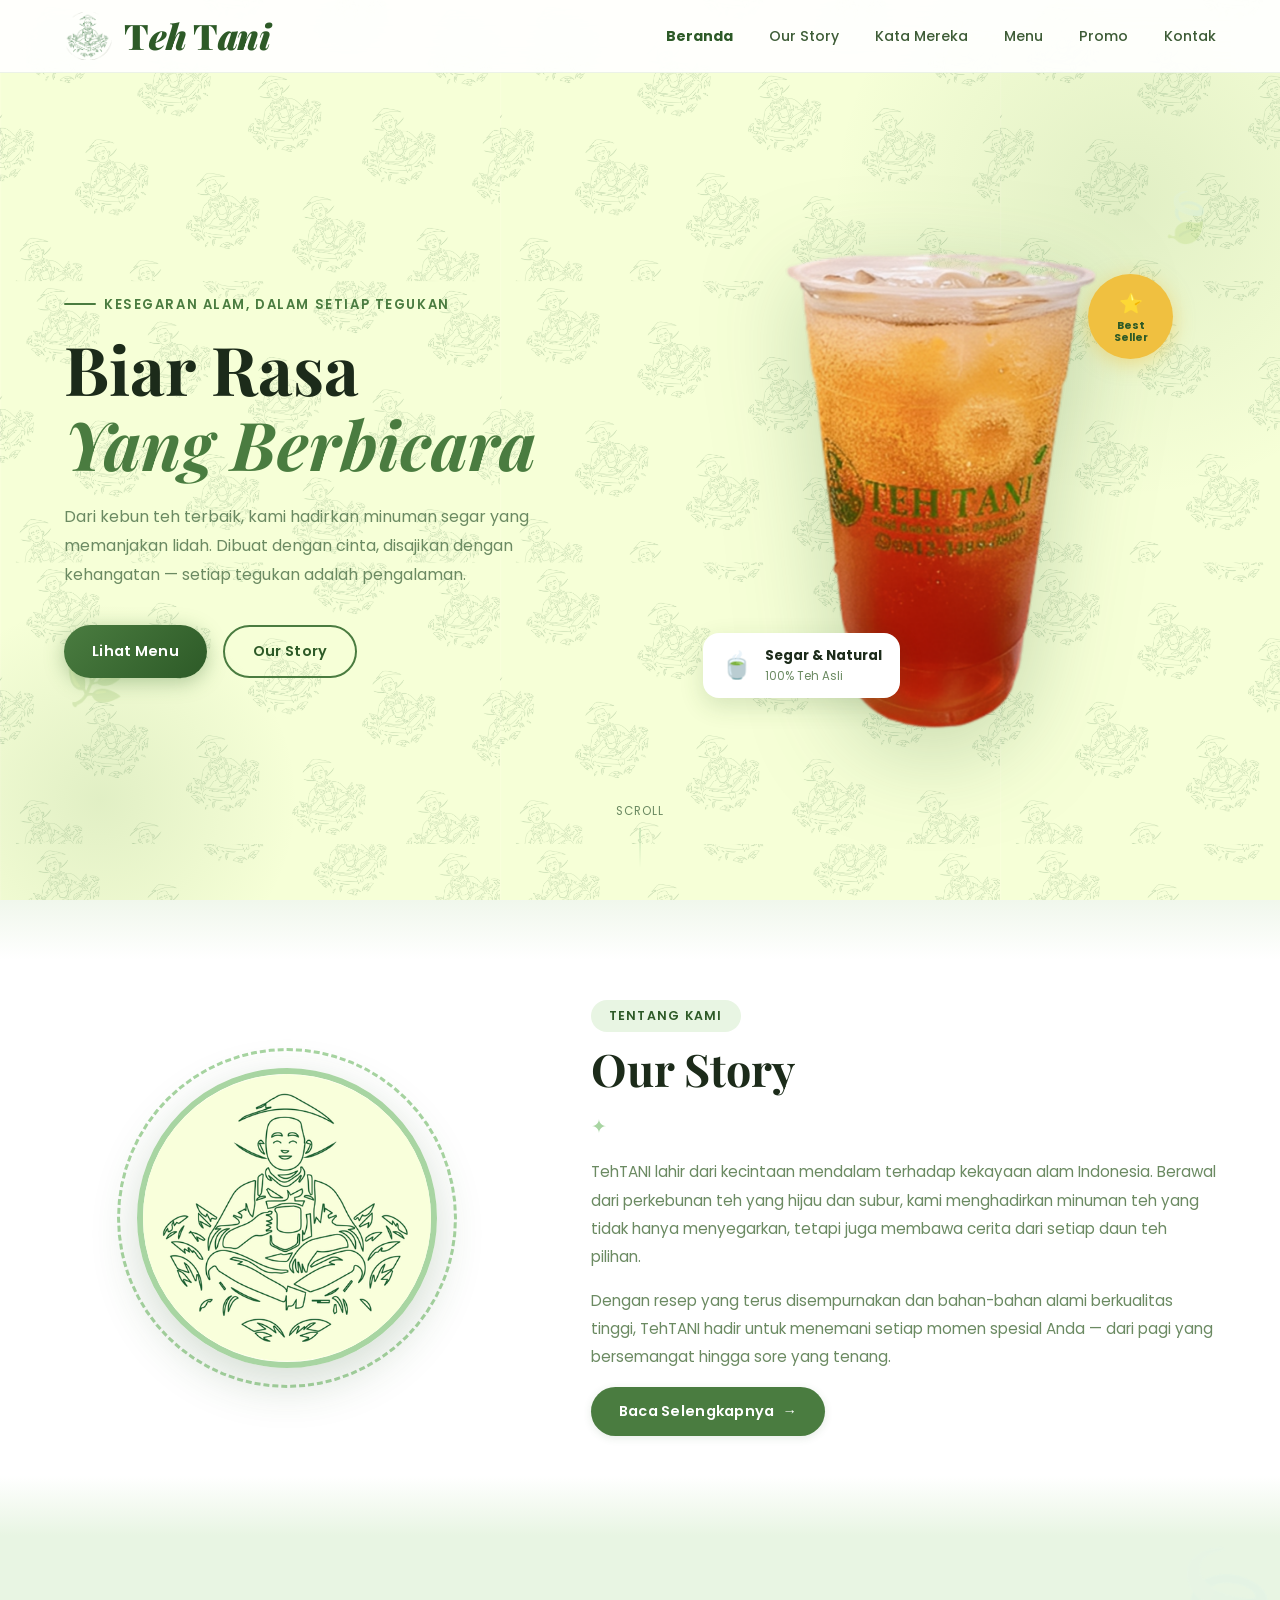
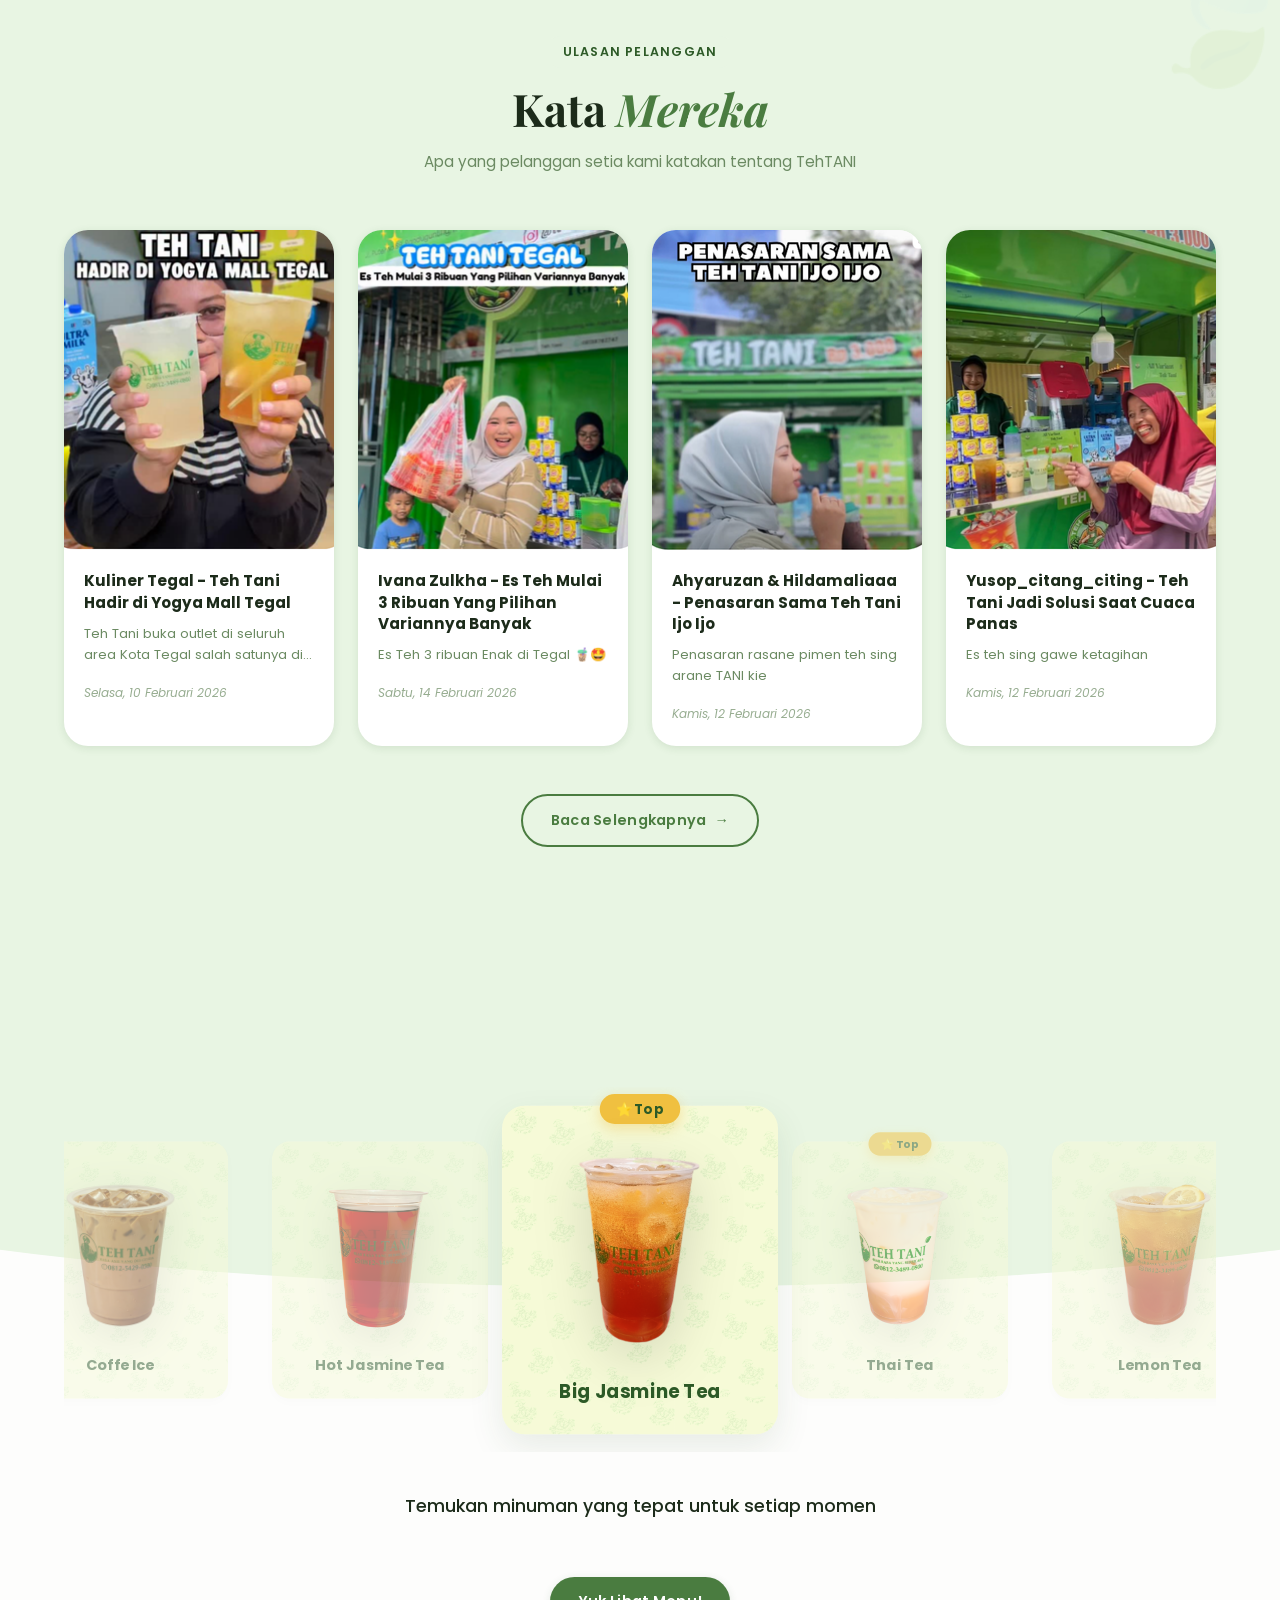
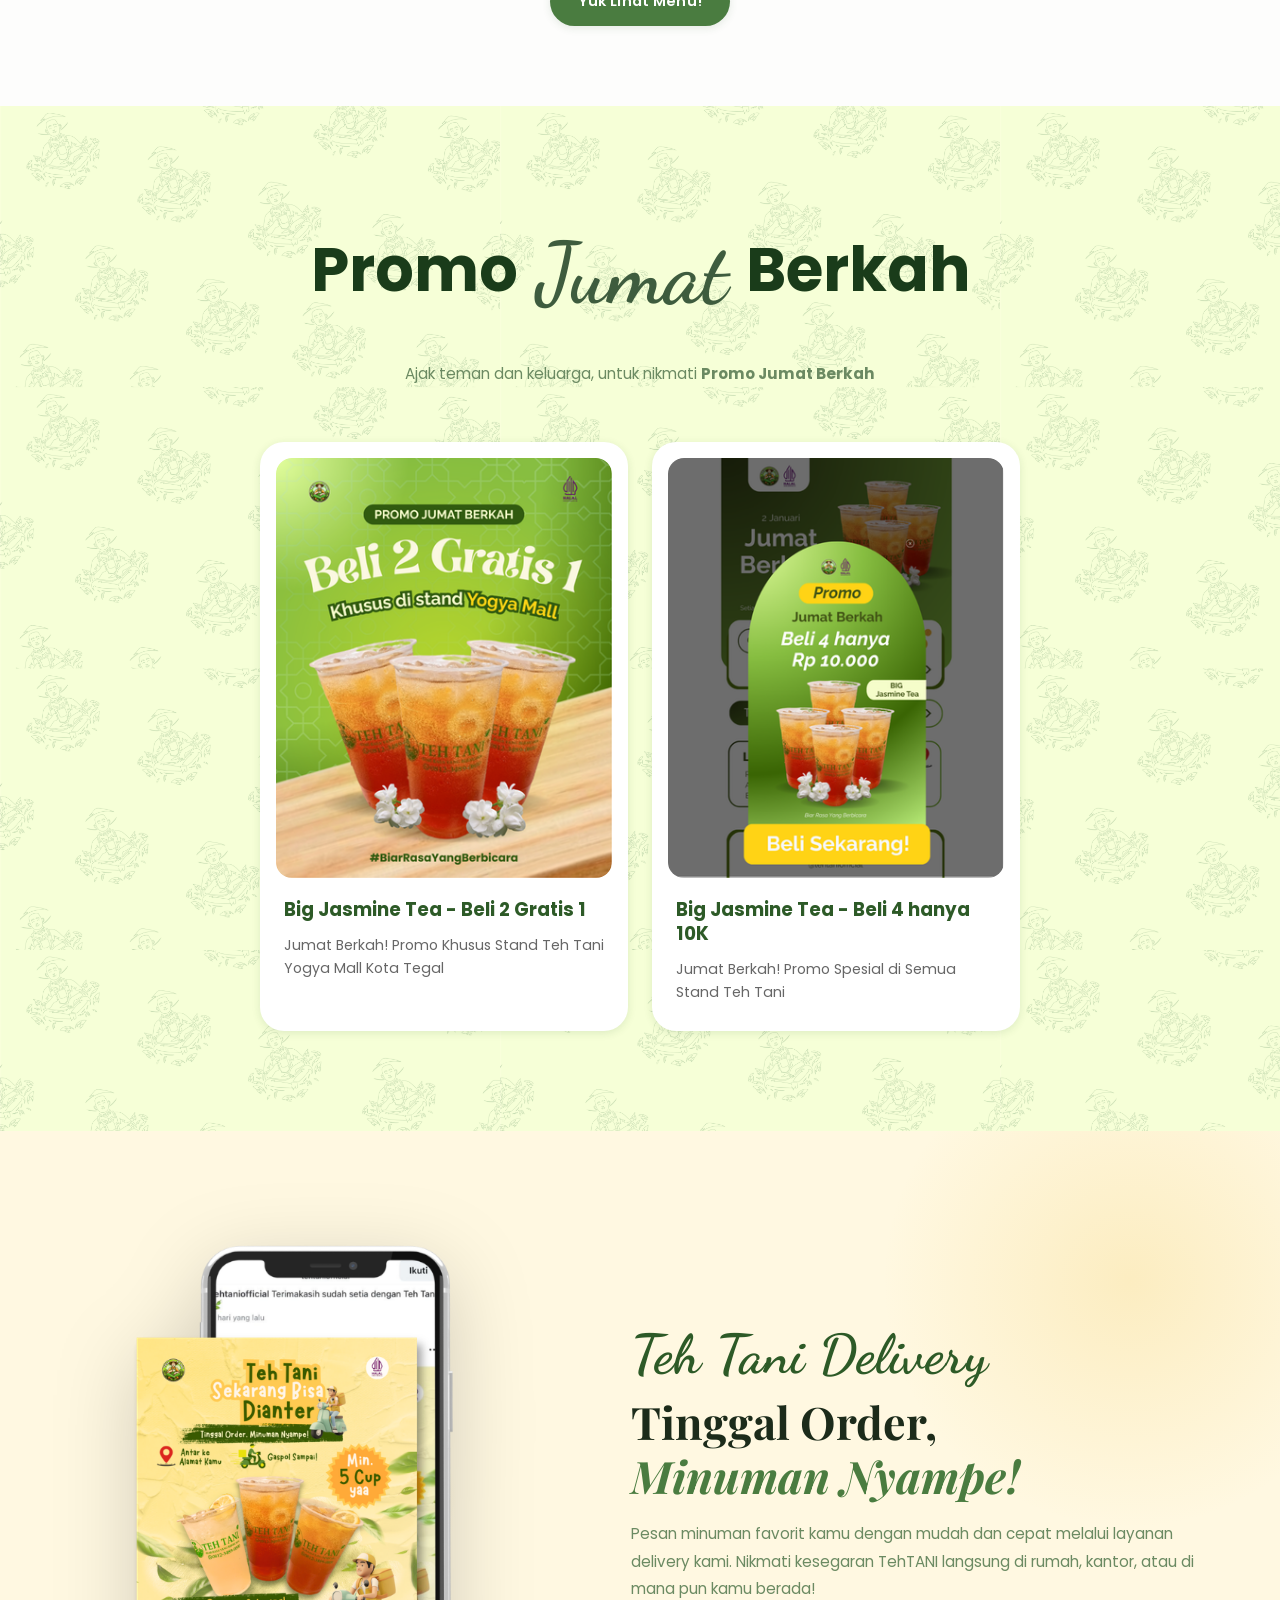
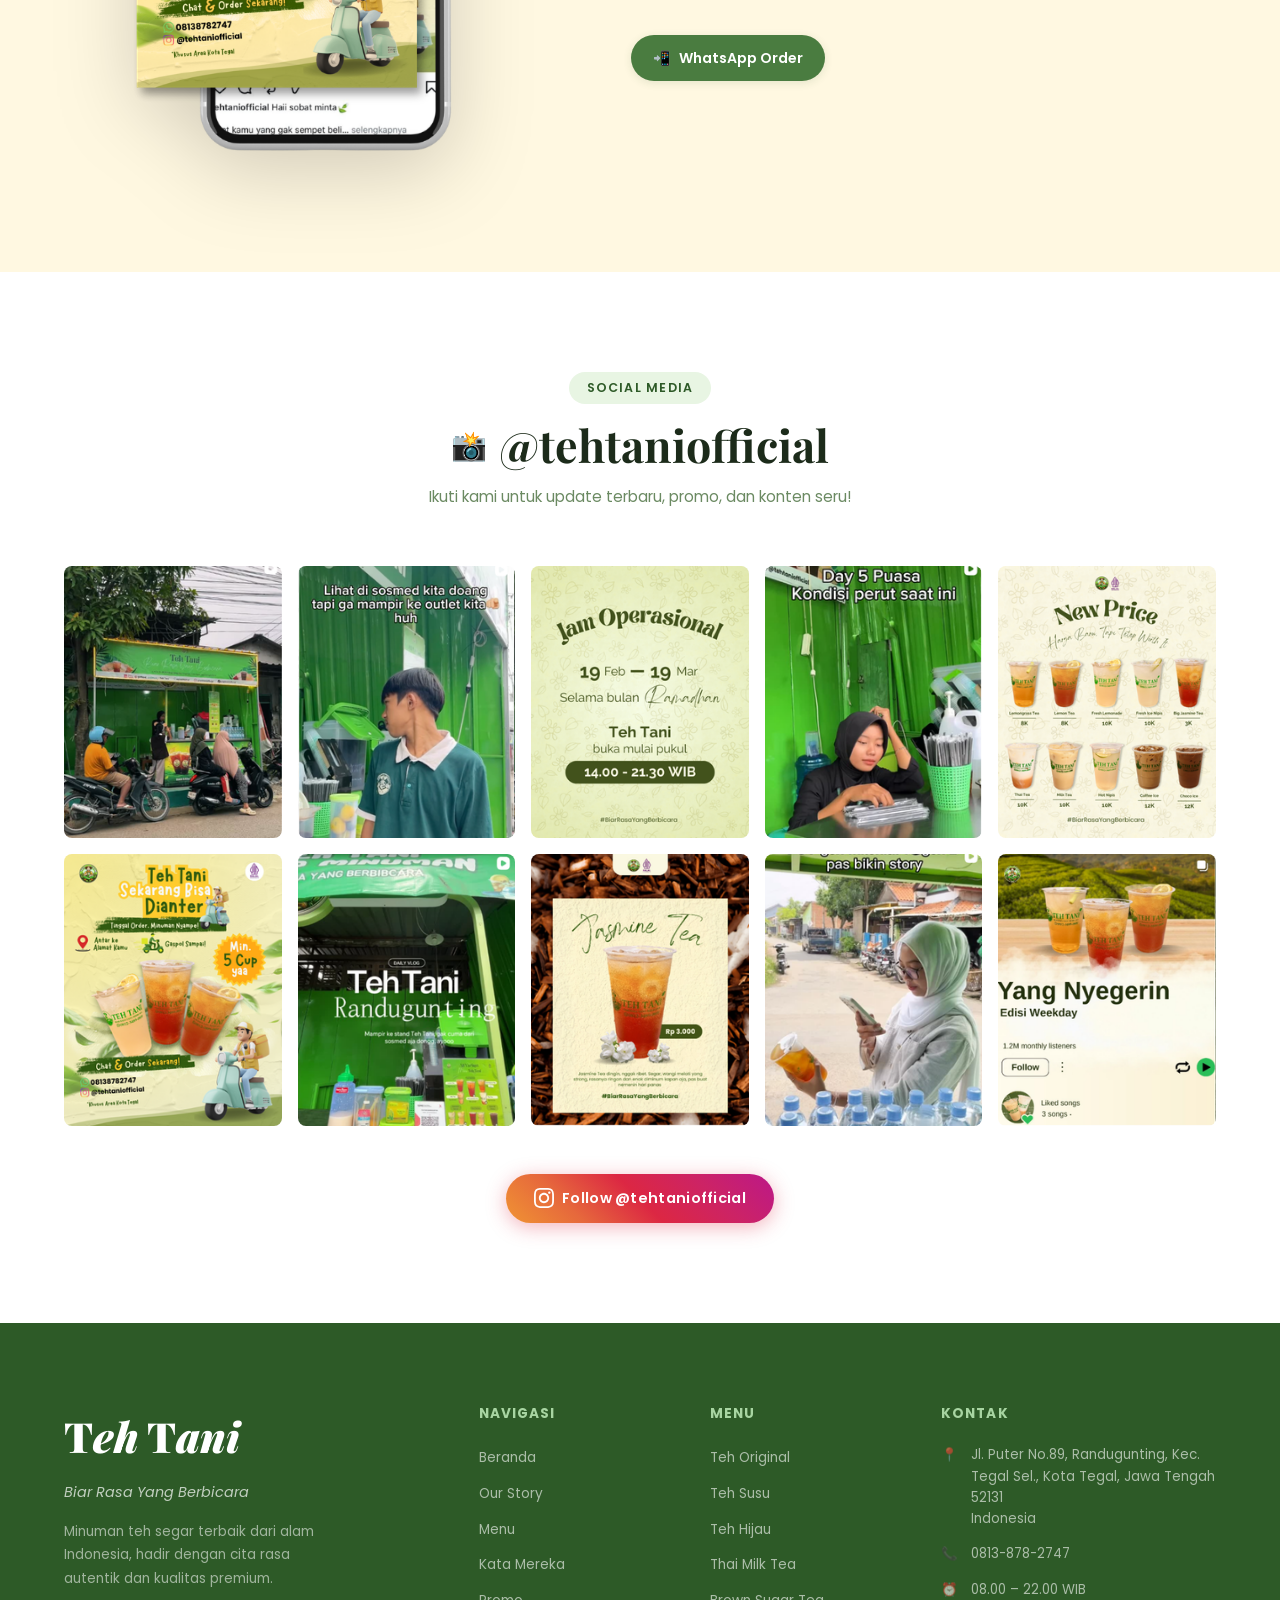
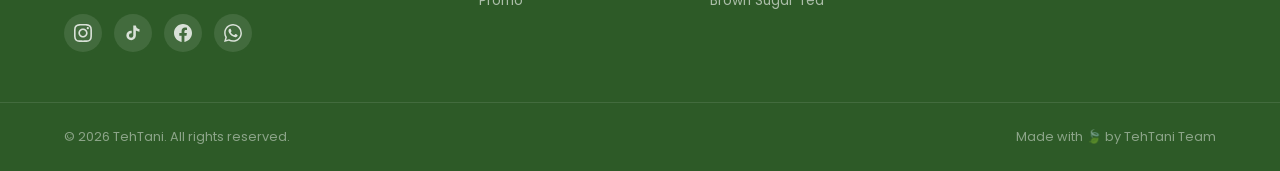
==== commit 859f6e97: "Update Our Story page with Map Links and styling adjustments" ====
--- a/index.html
+++ b/index.html
@@ -64,7 +64,7 @@
       </div>
       <div class="hero-image" data-aos="fade-left">
         <div class="hero-img-wrapper">
-          <img src="images/hero_drink.png" alt="TehTANI signature drink" class="hero-drink-img" />
+          <img src="images/menu1.png" alt="TehTANI signature drink" class="hero-drink-img" />
           <div class="hero-badge">
             <span class="badge-icon">⭐</span>
             <span class="badge-text">Best<br />Seller</span>
--- a/style.css
+++ b/style.css
@@ -37,6 +37,8 @@
 html {
   scroll-behavior: smooth;
   font-size: 16px;
+  overflow-x: hidden;
+  width: 100%;
 }
 
 body {
@@ -45,6 +47,7 @@
   background: var(--white);
   line-height: 1.6;
   overflow-x: hidden;
+  width: 100%;
 }
 
 img {
@@ -1570,6 +1573,10 @@
     grid-template-columns: 1fr 1fr;
   }
 
+  .km-cards-grid {
+    grid-template-columns: repeat(2, 1fr);
+  }
+
   .testimonial-card {
     flex: 0 0 calc(50% - 14px);
     min-width: calc(50% - 14px);
@@ -1641,6 +1648,11 @@
     gap: 20px;
   }
 
+  .km-cards-grid {
+    grid-template-columns: 1fr;
+    gap: 20px;
+  }
+
   .ig-grid {
     grid-template-columns: repeat(2, 1fr);
   }
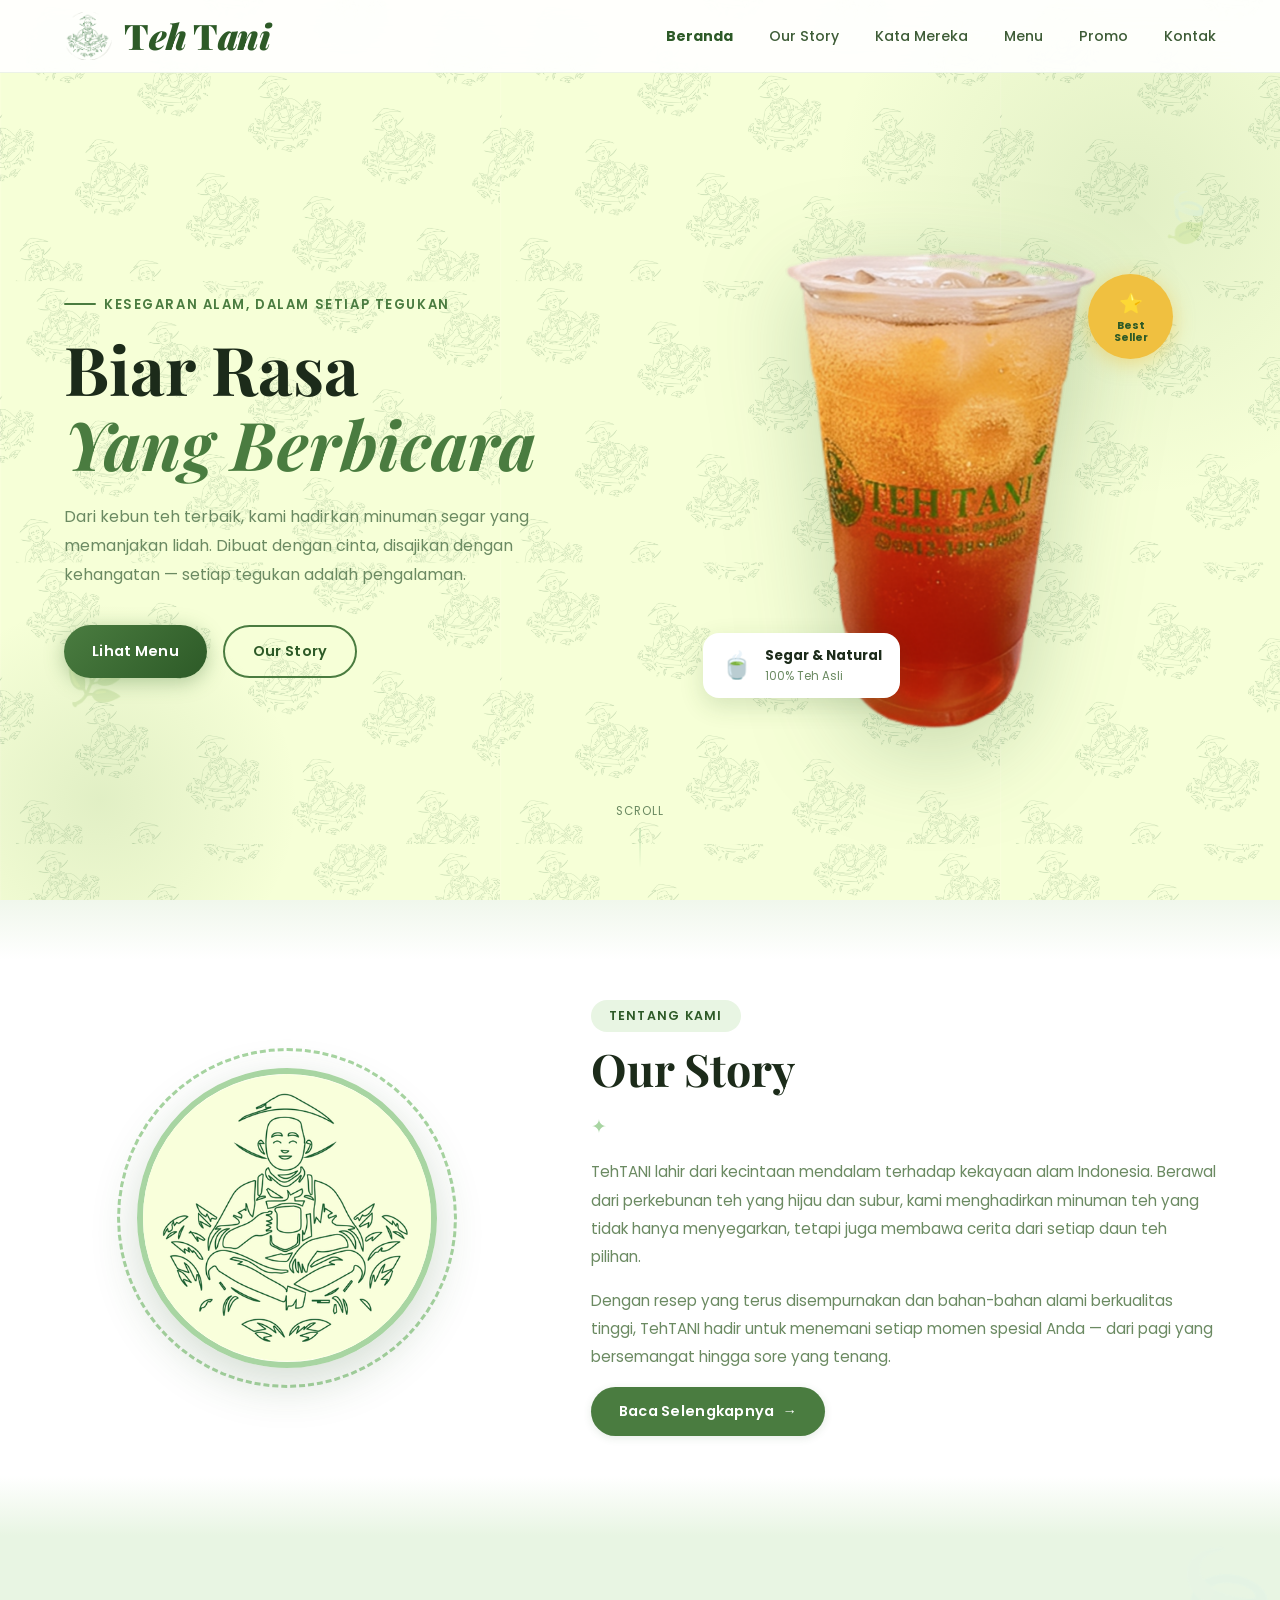
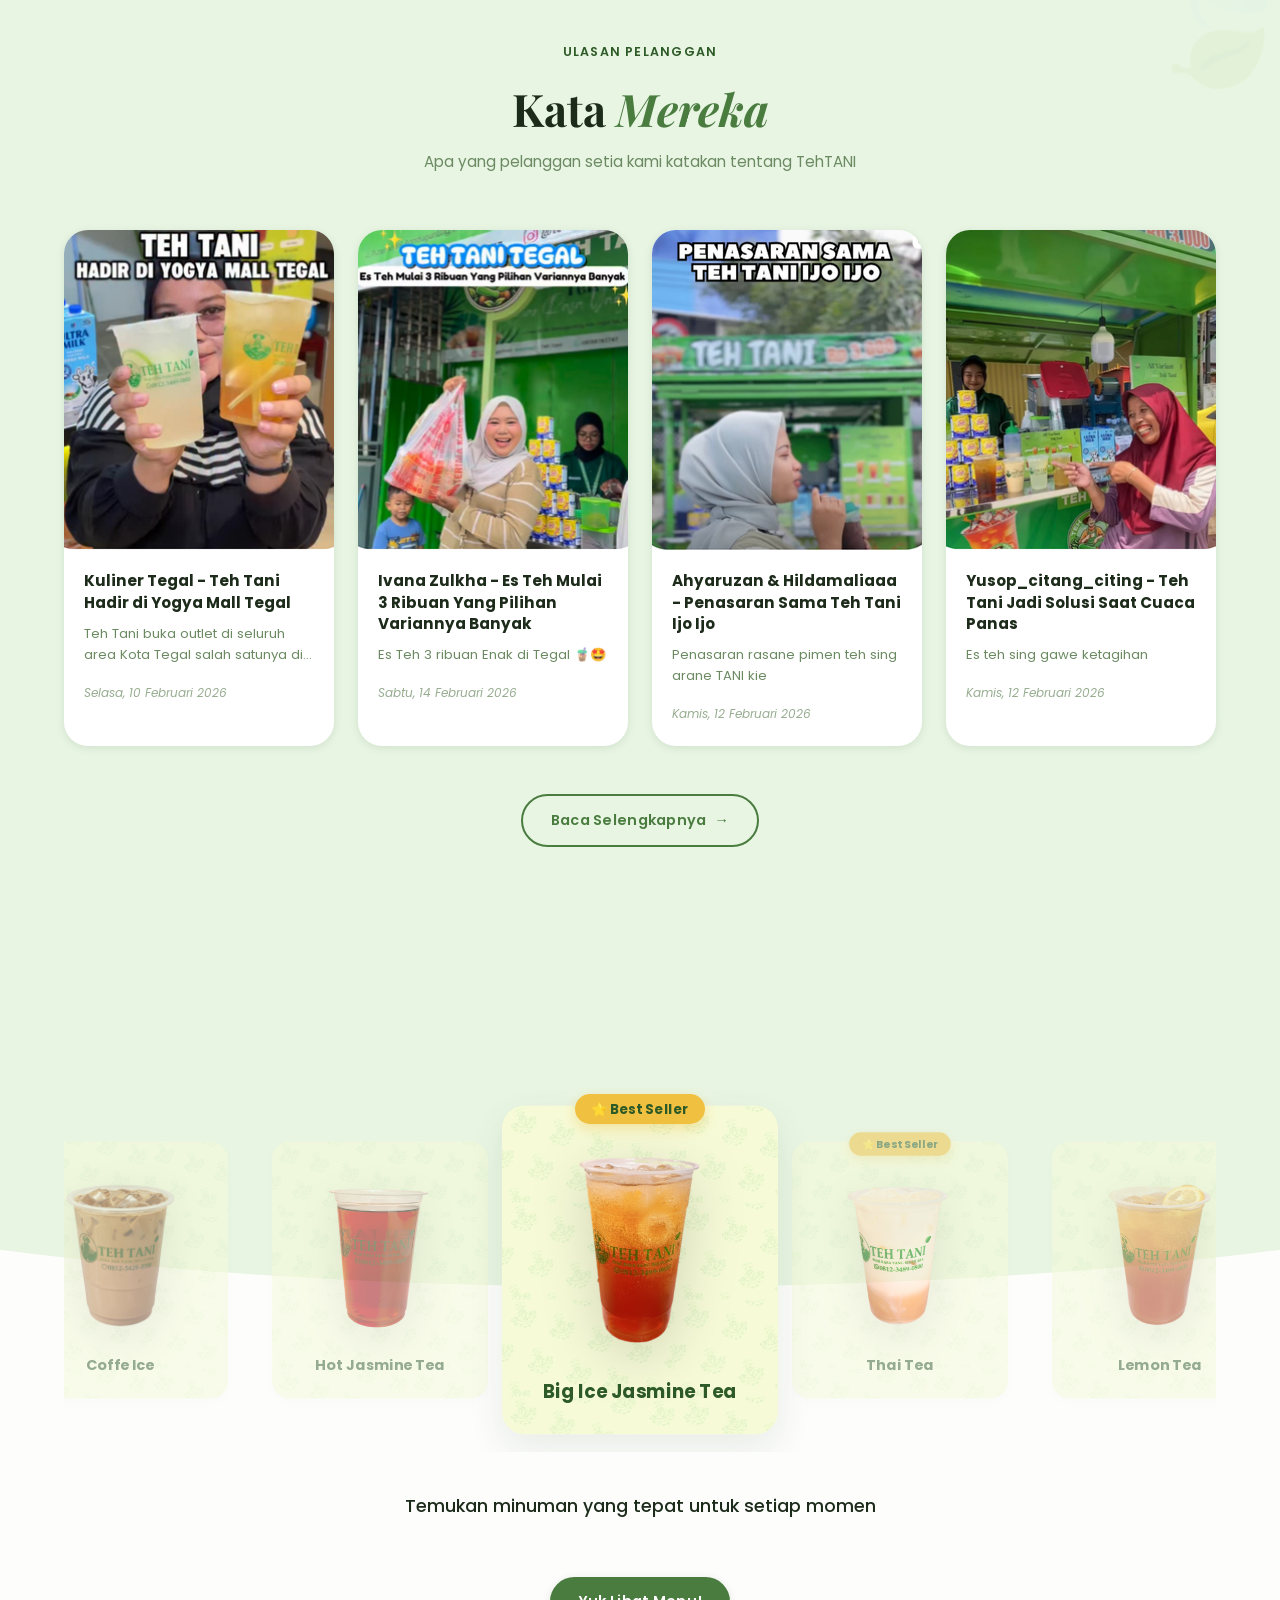
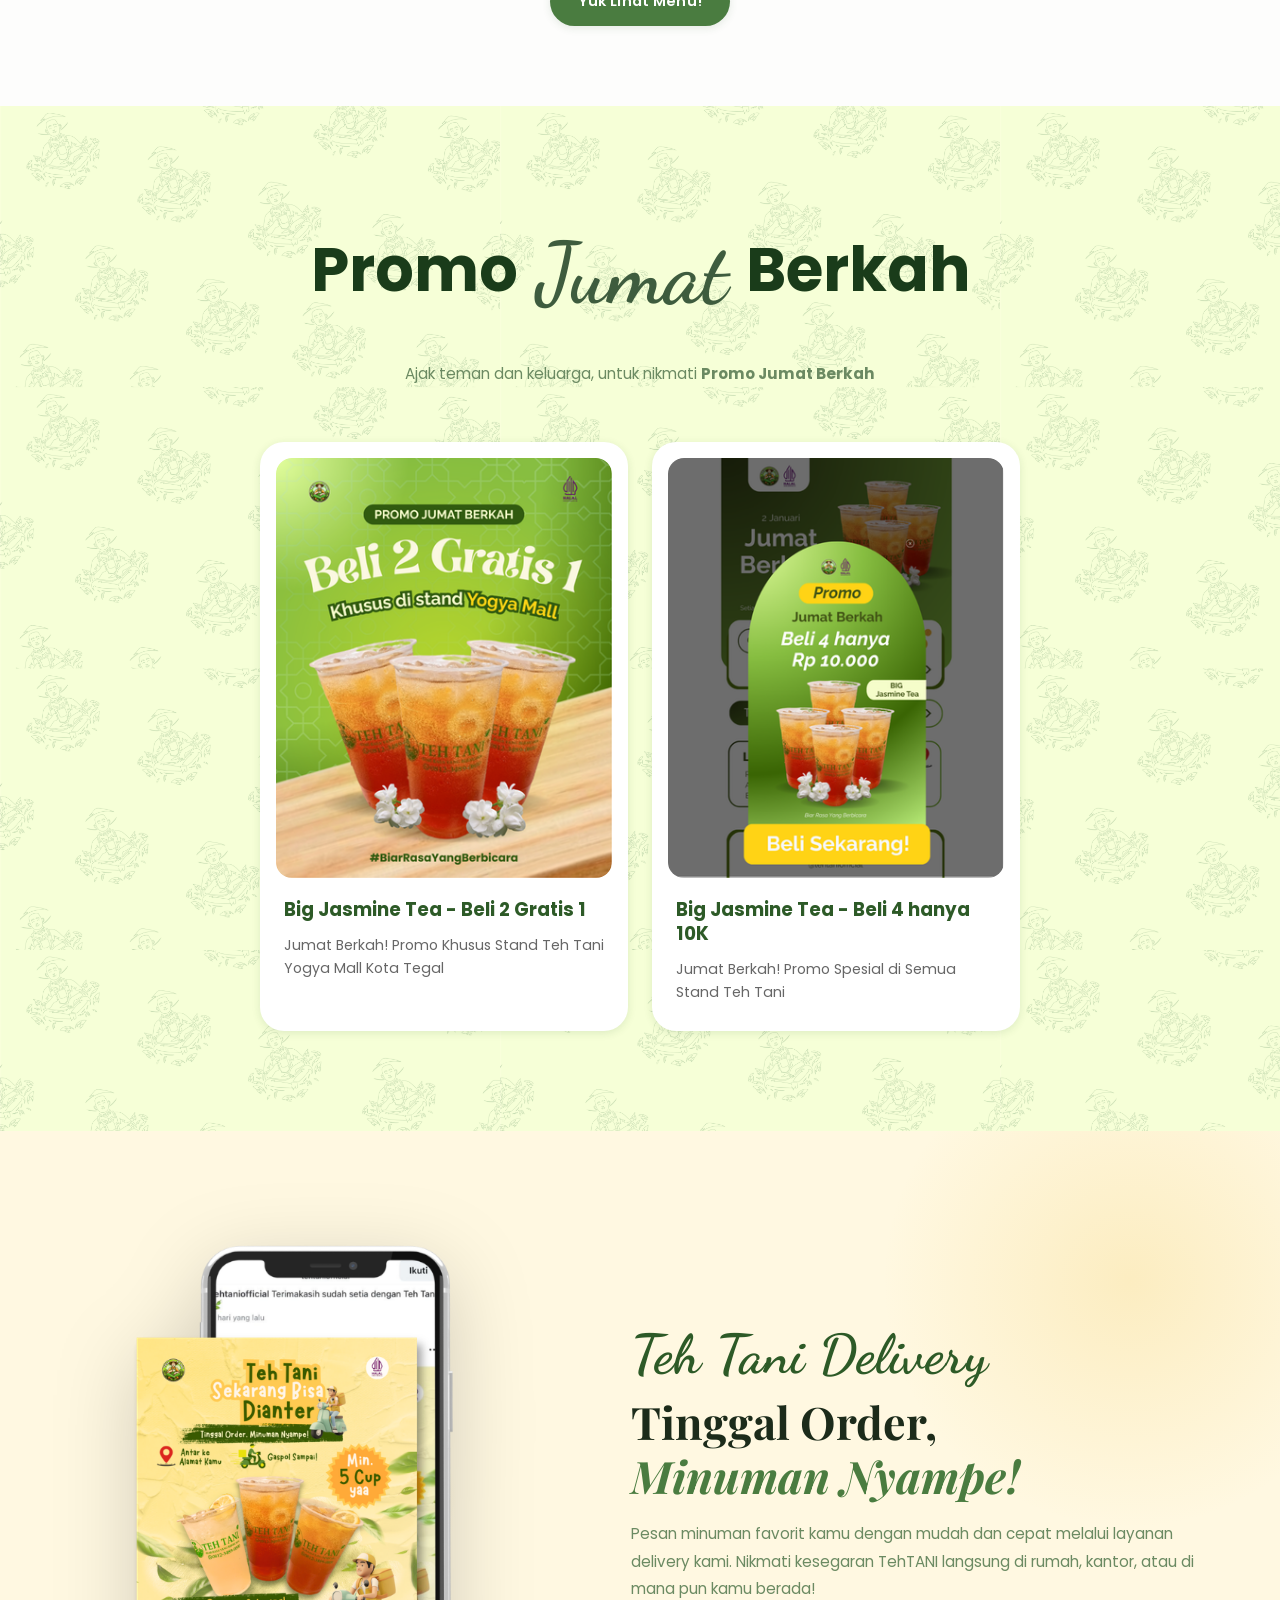
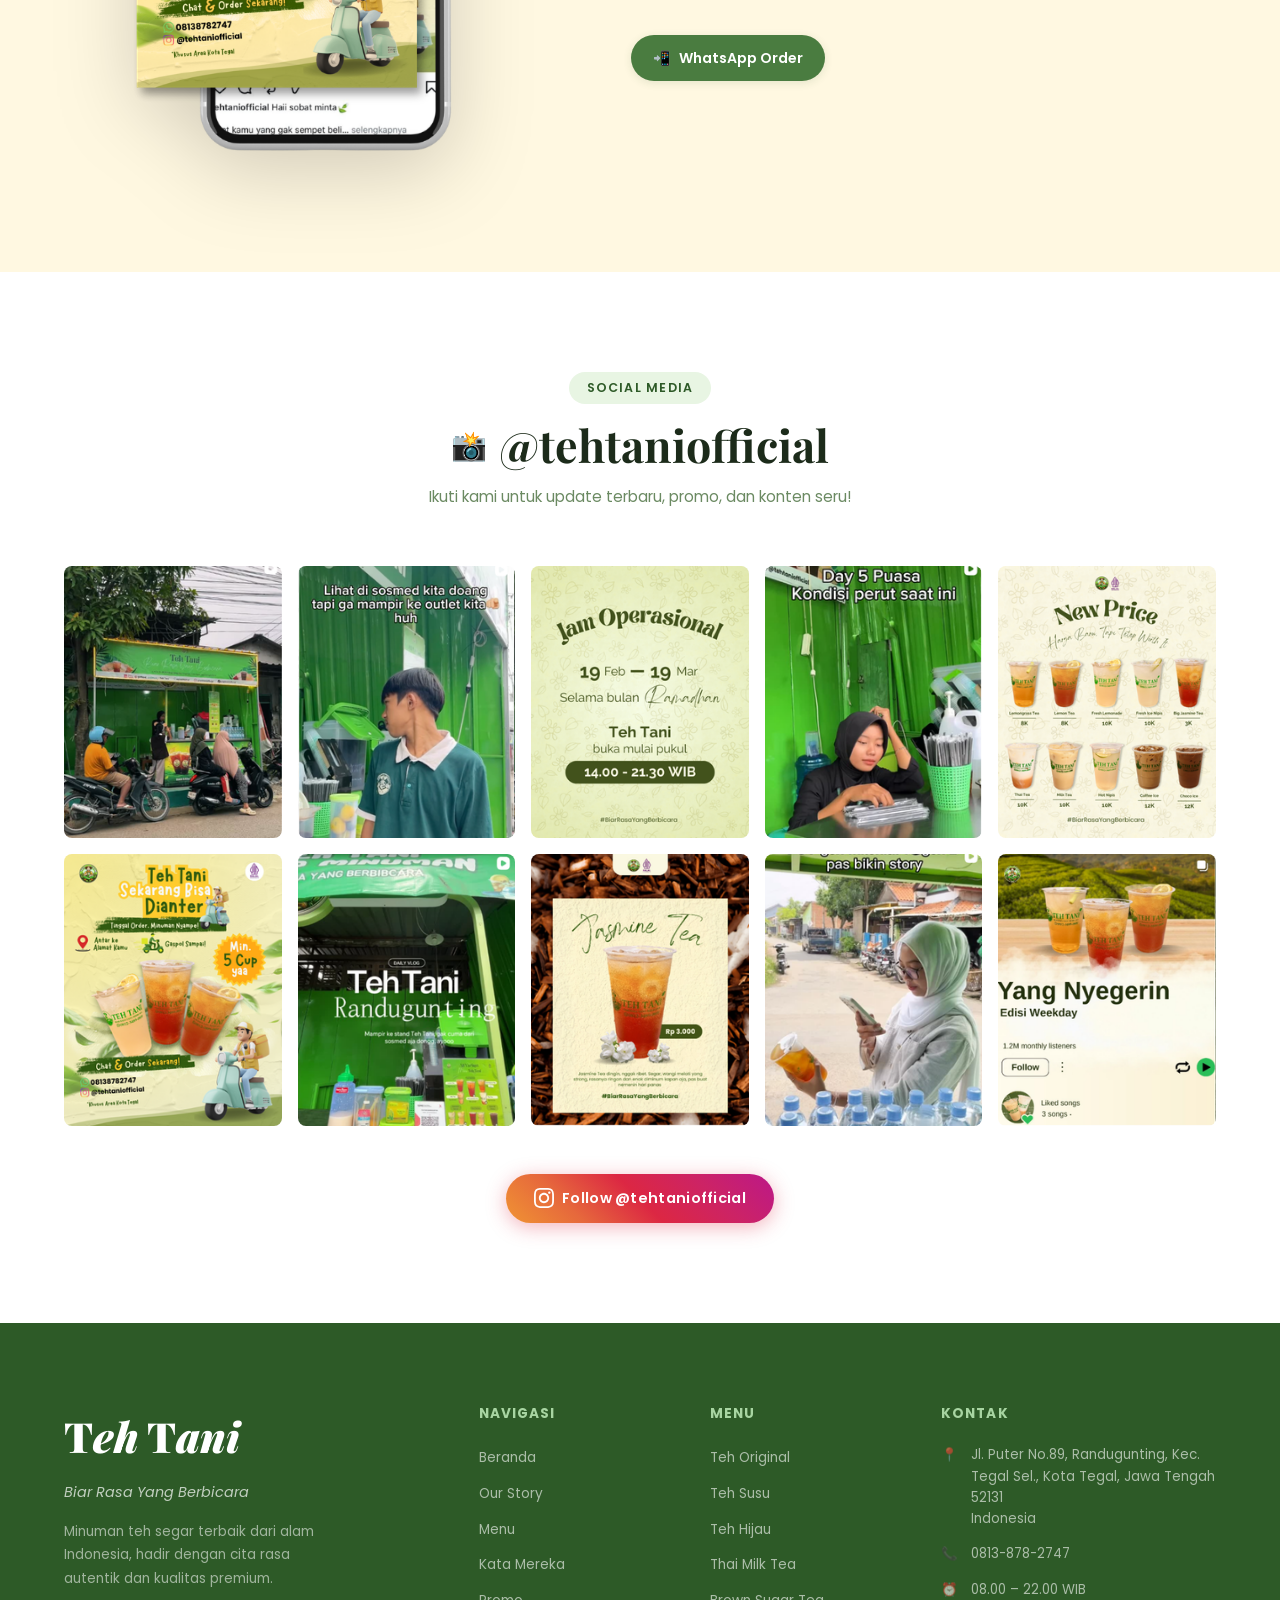
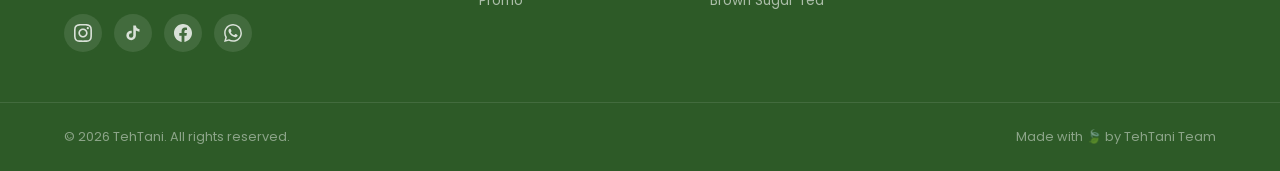
==== commit b1d8b11b: "Update menu item prices and descriptions" ====
--- a/index.html
+++ b/index.html
@@ -199,83 +199,72 @@
         <div class="menu-slider-viewport">
           <div class="menu-slider-track" id="menuTrack">
             <div class="menu-drink-item">
-              <span class="menu-badge-top">⭐ Top</span>
+              <span class="menu-badge-top">⭐ Best Seller</span>
               <div class="menu-drink-img-wrap"><img src="images/menu1.png" alt="Big Jasmine Tea" /></div>
               <div class="menu-drink-label">
-                <h3>Big Jasmine Tea</h3>
-                <p>Rp 5.000</p>
-              </div>
-            </div>
-            <div class="menu-drink-item">
-              <span class="menu-badge-top">⭐ Top</span>
+                <h3>Big Ice Jasmine Tea</h3>
+              </div>
+            </div>
+            <div class="menu-drink-item">
+              <span class="menu-badge-top">⭐ Best Seller</span>
               <div class="menu-drink-img-wrap"><img src="images/menu2.png" alt="Thai Tea" /></div>
               <div class="menu-drink-label">
                 <h3>Thai Tea</h3>
-                <p>Rp 5.000</p>
               </div>
             </div>
             <div class="menu-drink-item">
               <div class="menu-drink-img-wrap"><img src="images/menu3.png" alt="Lemon Tea" /></div>
               <div class="menu-drink-label">
                 <h3>Lemon Tea</h3>
-                <p>Rp 5.000</p>
               </div>
             </div>
             <div class="menu-drink-item">
               <div class="menu-drink-img-wrap"><img src="images/menu4.png" alt="Lemongrass Tea" /></div>
               <div class="menu-drink-label">
                 <h3>Lemongrass Tea</h3>
-                <p>Rp 5.000</p>
               </div>
             </div>
             <div class="menu-drink-item">
               <div class="menu-drink-img-wrap"><img src="images/menu5.png" alt="Milk Tea" /></div>
               <div class="menu-drink-label">
                 <h3>Milk Tea</h3>
-                <p>Rp 5.000</p>
-              </div>
-            </div>
-            <div class="menu-drink-item">
-              <span class="menu-badge-top">⭐ Top</span>
+              </div>
+            </div>
+            <div class="menu-drink-item">
+              <span class="menu-badge-top">⭐ Best Seller</span>
               <div class="menu-drink-img-wrap"><img src="images/menu6.png" alt="Fresh Lemonade" /></div>
               <div class="menu-drink-label">
                 <h3>Fresh Lemonade</h3>
-                <p>Rp 5.000</p>
               </div>
             </div>
             <div class="menu-drink-item">
               <div class="menu-drink-img-wrap"><img src="images/menu7.png" alt="Fresh Nipis" /></div>
               <div class="menu-drink-label">
                 <h3>Fresh Nipis</h3>
-                <p>Rp 3.000</p>
               </div>
             </div>
             <div class="menu-drink-item">
               <div class="menu-drink-img-wrap"><img src="images/menu8.png" alt="Hot Nipis" /></div>
               <div class="menu-drink-label">
                 <h3>Hot Nipis</h3>
-                <p>Rp 3.000</p>
               </div>
             </div>
             <div class="menu-drink-item">
               <div class="menu-drink-img-wrap"><img src="images/menu9.png" alt="Choco Ice" /></div>
               <div class="menu-drink-label">
                 <h3>Choco Ice</h3>
-                <p>Rp 5.000</p>
               </div>
             </div>
             <div class="menu-drink-item">
               <div class="menu-drink-img-wrap"><img src="images/menu10.png" alt="Coffe Ice" /></div>
               <div class="menu-drink-label">
                 <h3>Coffe Ice</h3>
-                <p>Rp 5.000</p>
               </div>
             </div>
             <div class="menu-drink-item">
               <div class="menu-drink-img-wrap"><img src="images/menu11.png" alt="Hot Jasmine Tea" /></div>
               <div class="menu-drink-label">
                 <h3>Hot Jasmine Tea</h3>
-                <p>Rp 3.000</p>
               </div>
             </div>
           </div>
@@ -469,7 +458,7 @@
           <ul>
             <li><a href="#beranda">Beranda</a></li>
             <li><a href="#our-story">Our Story</a></li>
-            <li><a href="#menu">Menu</a></li>
+            <li><a href="menu.html">Menu</a></li>
             <li><a href="#kata-mereka">Kata Mereka</a></li>
             <li><a href="#promo">Promo</a></li>
           </ul>
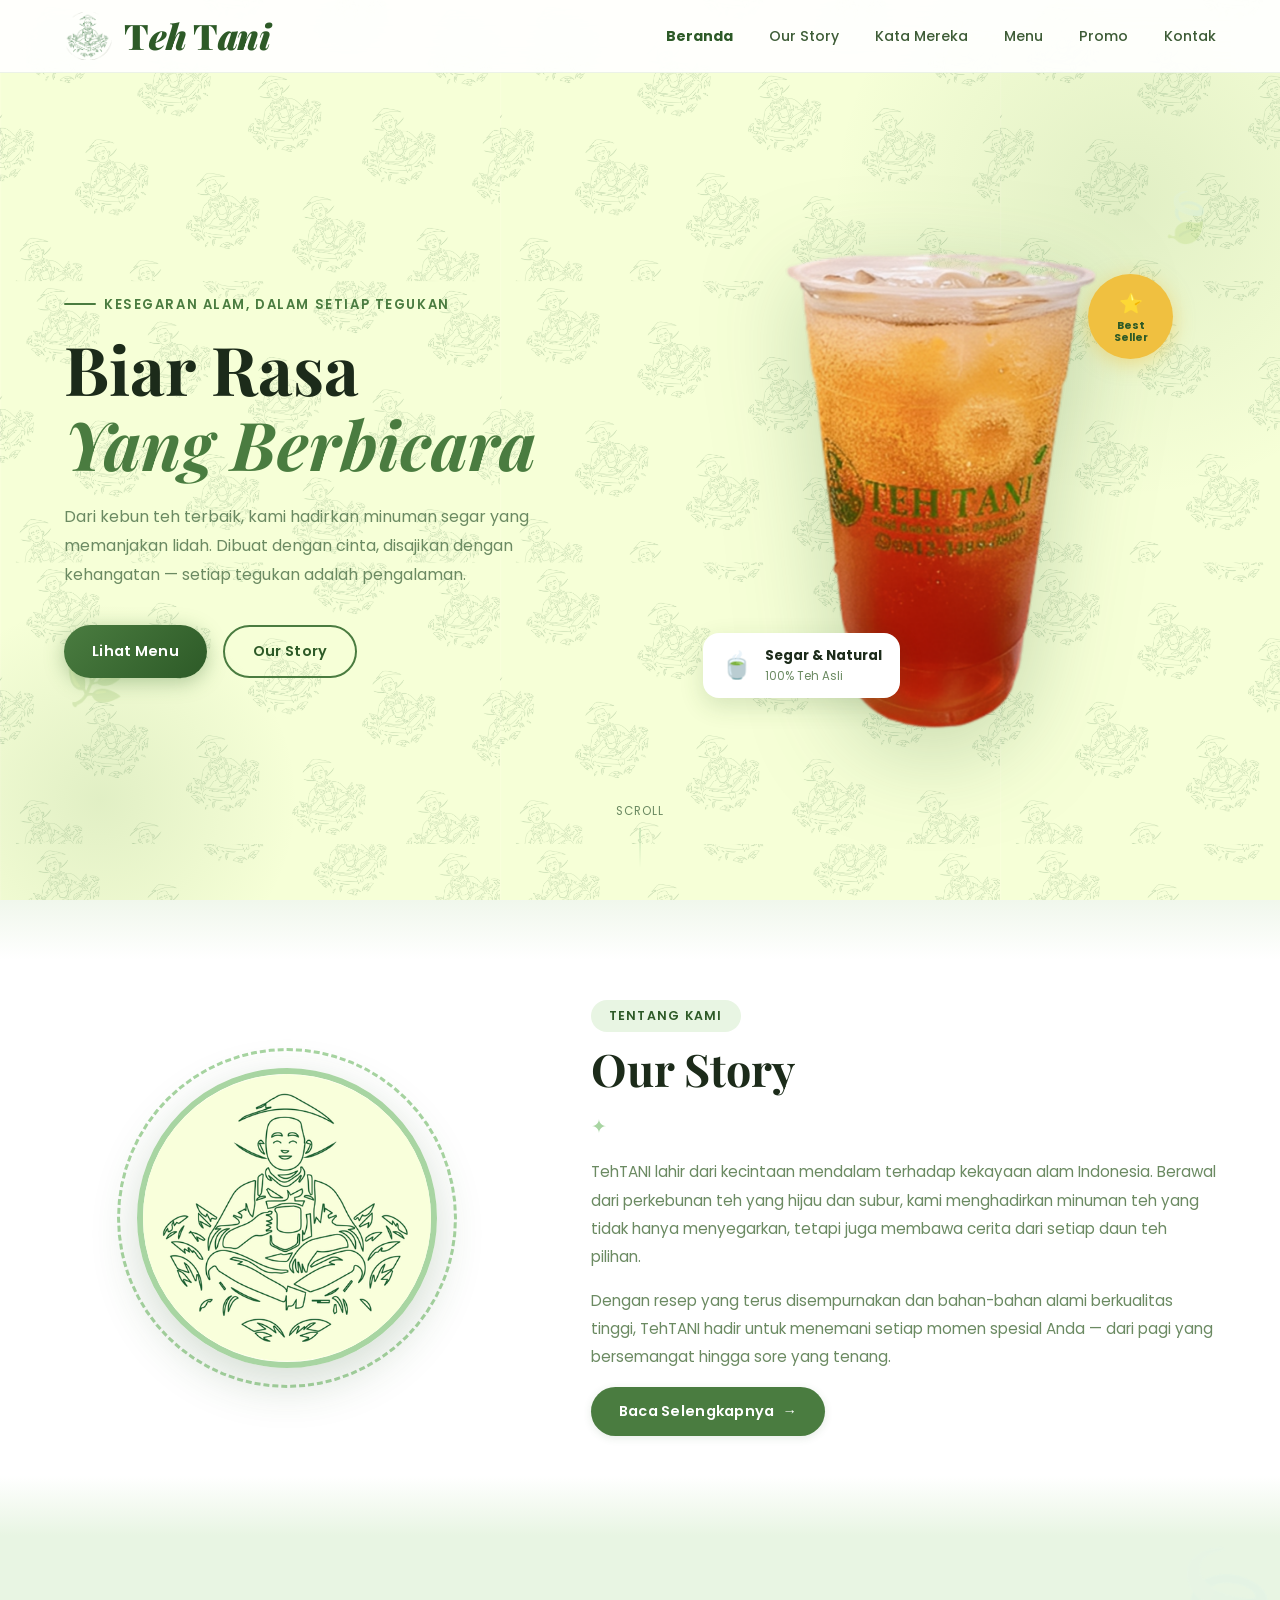
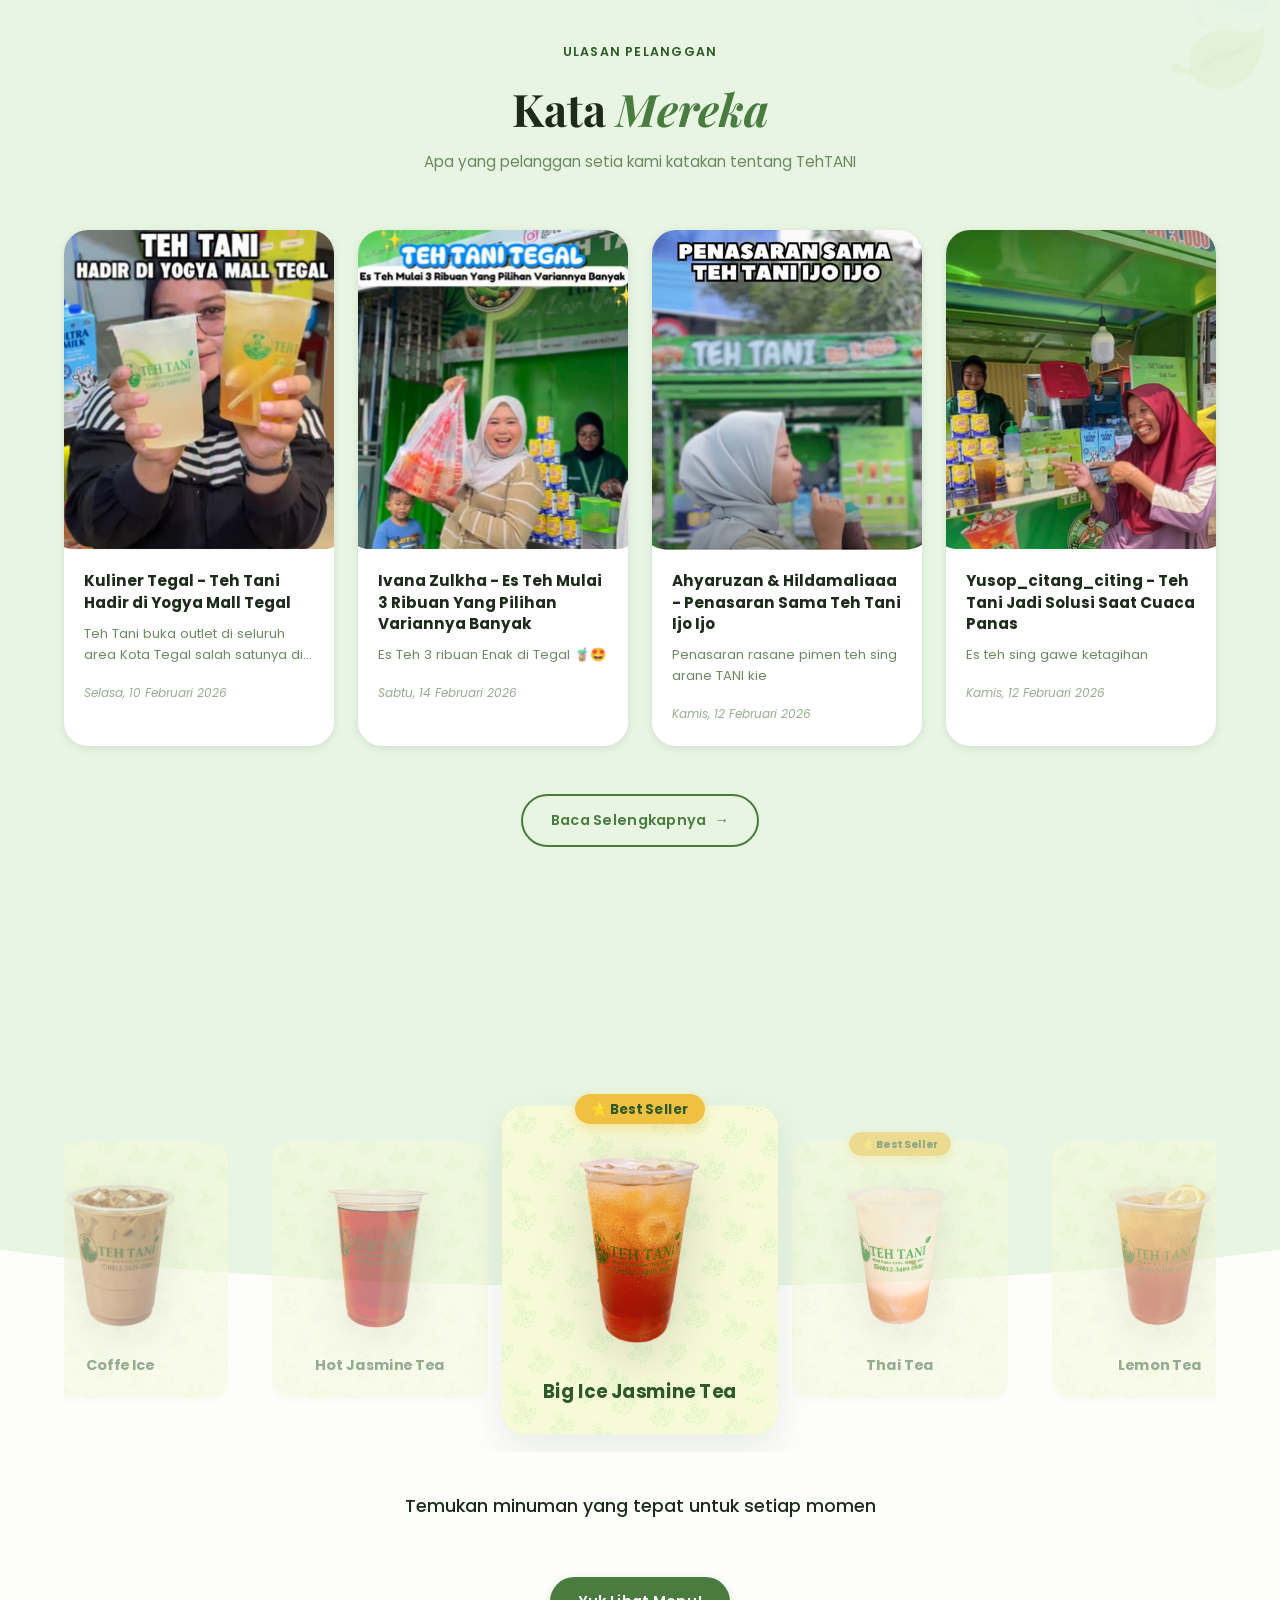
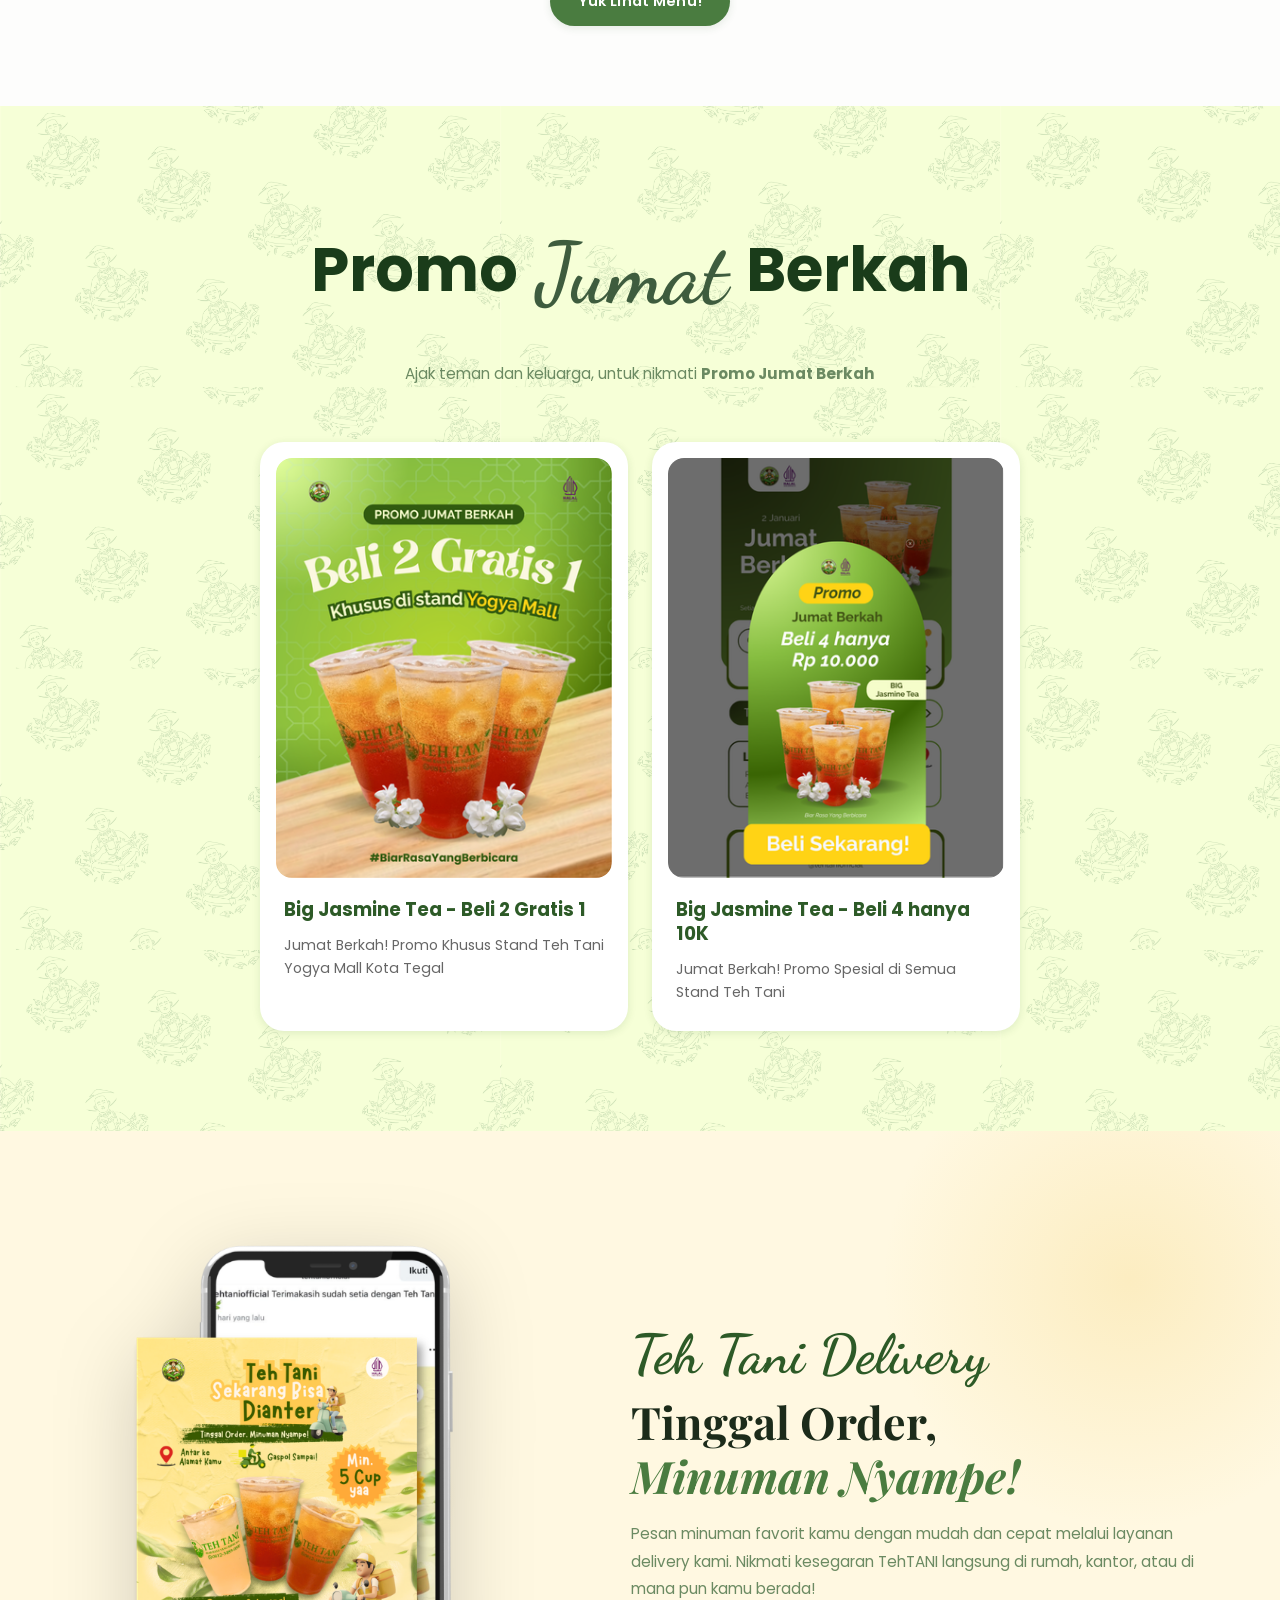
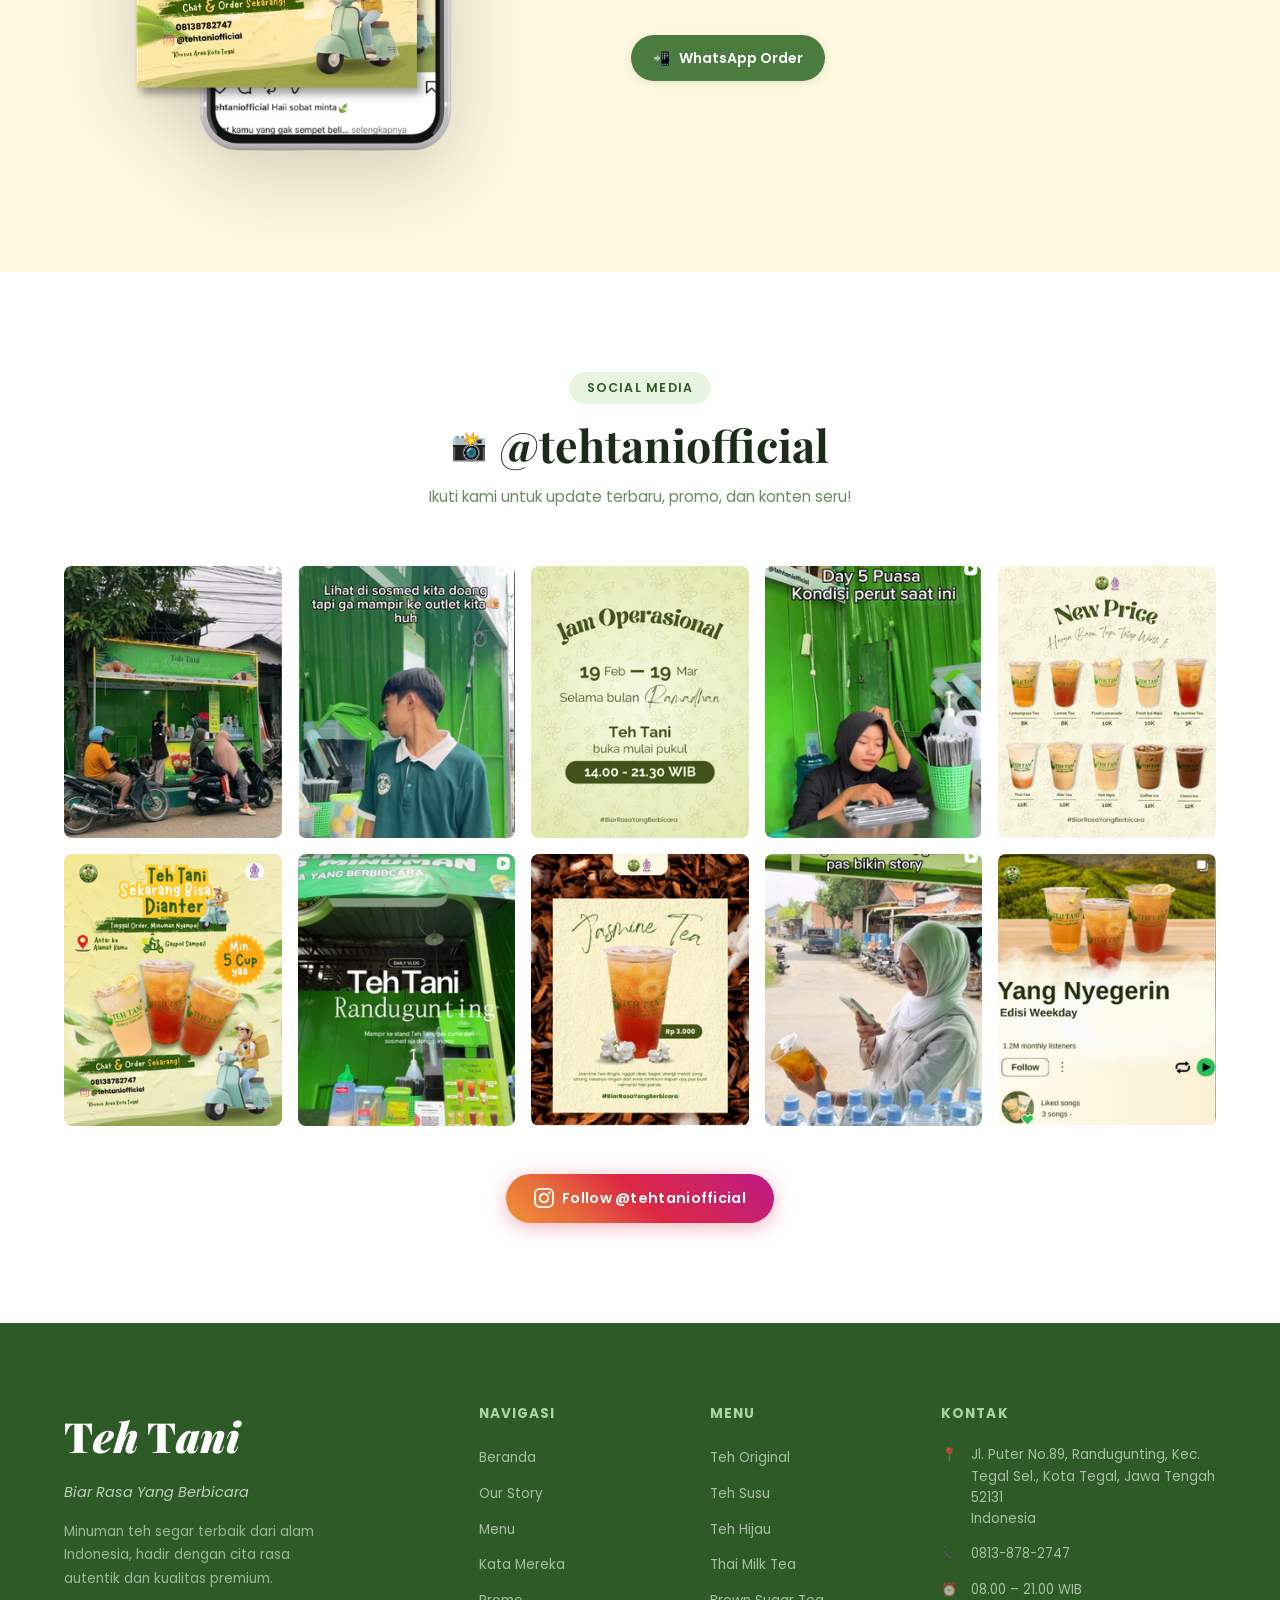
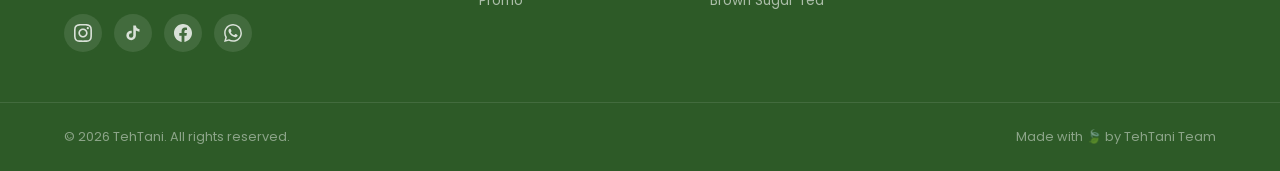
==== commit 6d36258c: "Update operating hours in footer and fix indentation" ====
--- a/index.html
+++ b/index.html
@@ -488,7 +488,7 @@
             </li>
             <li>
               <span>⏰</span>
-              <span>08.00 – 22.00 WIB</span>
+              <span>08.00 – 21.00 WIB</span>
             </li>
           </ul>
         </div>
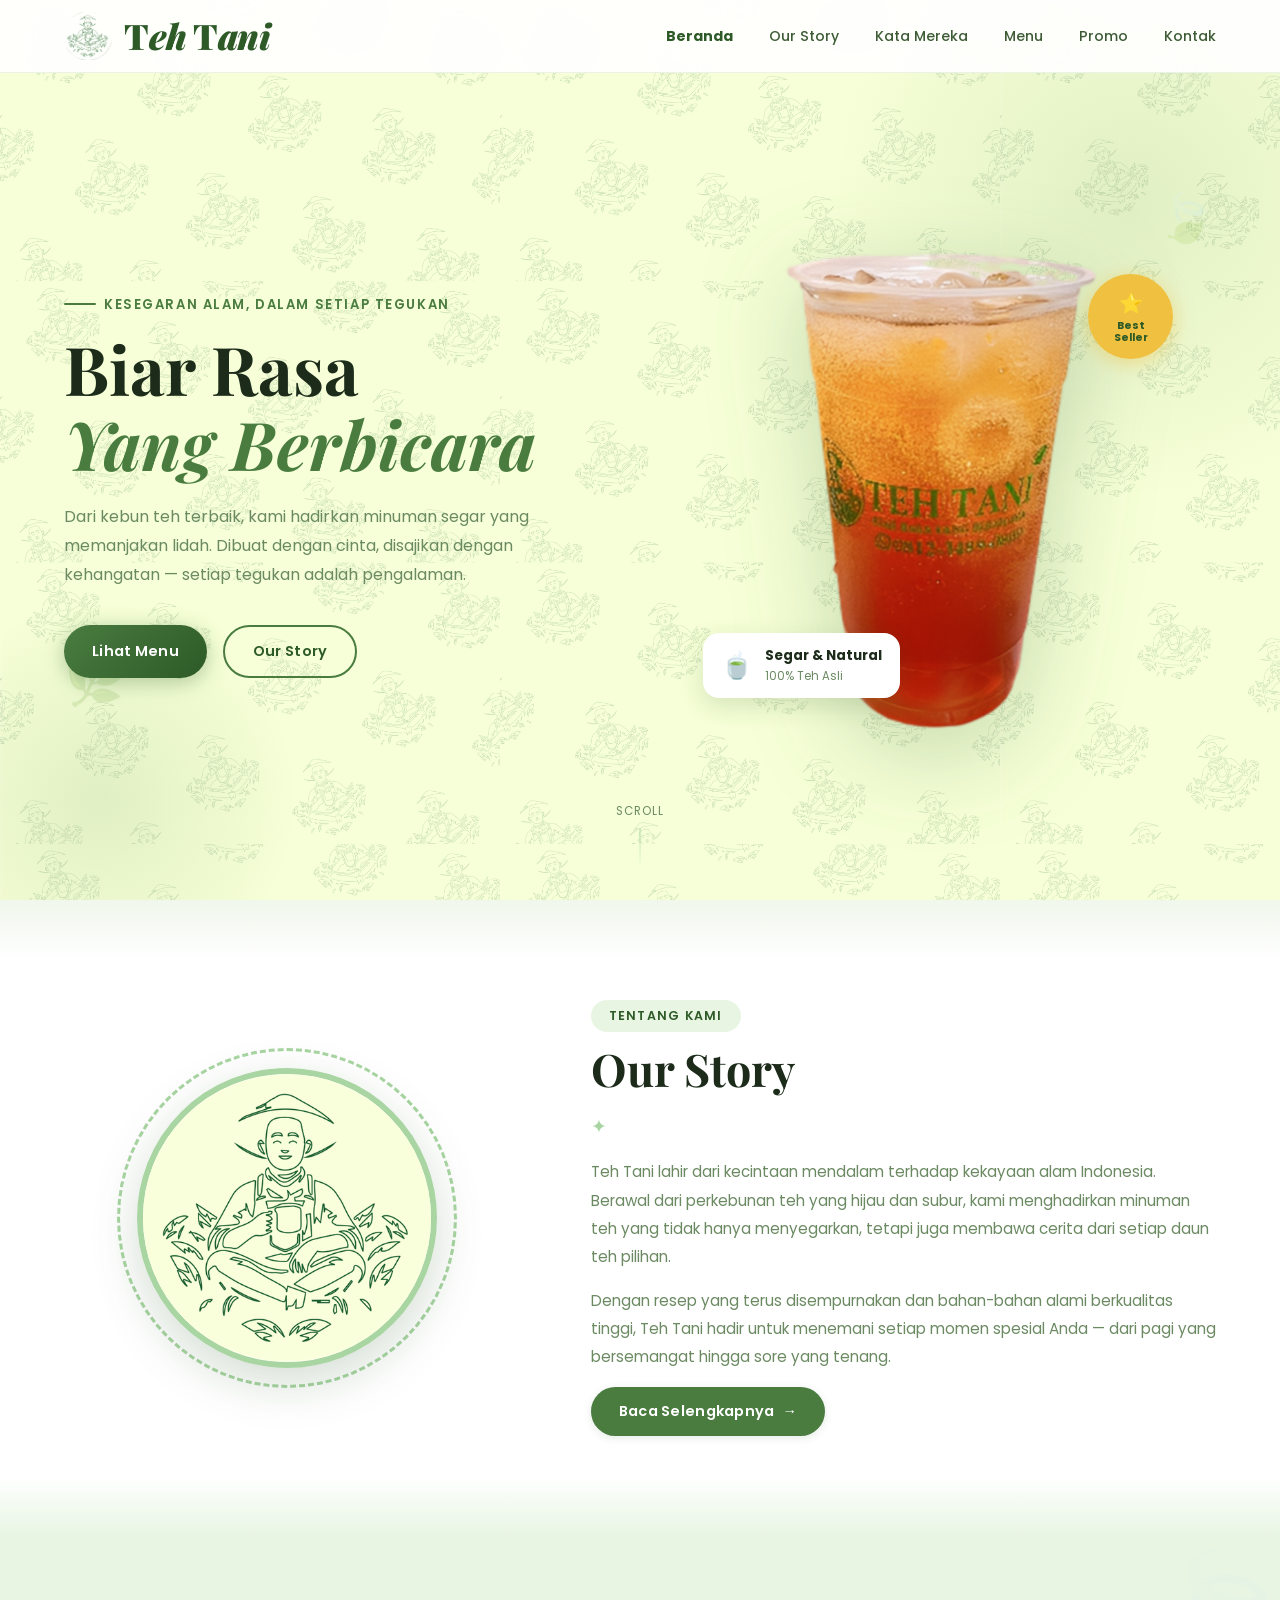
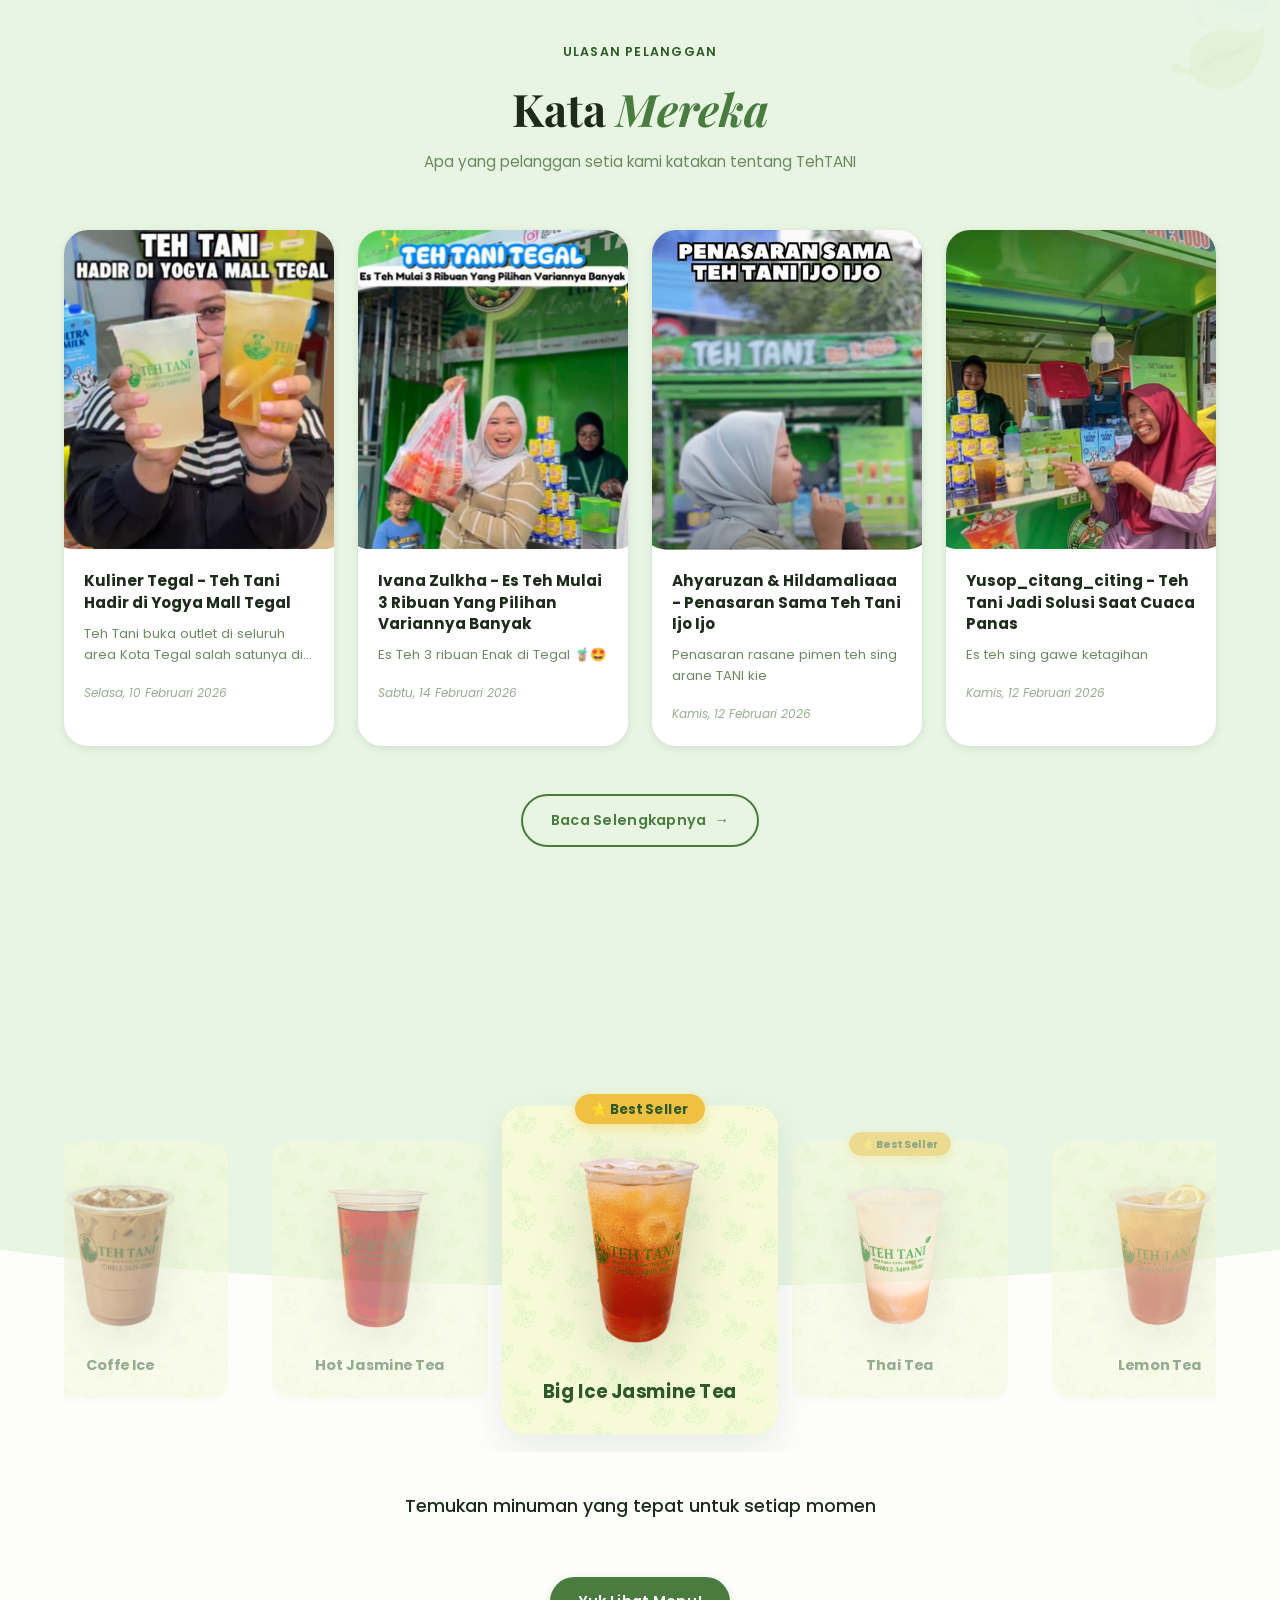
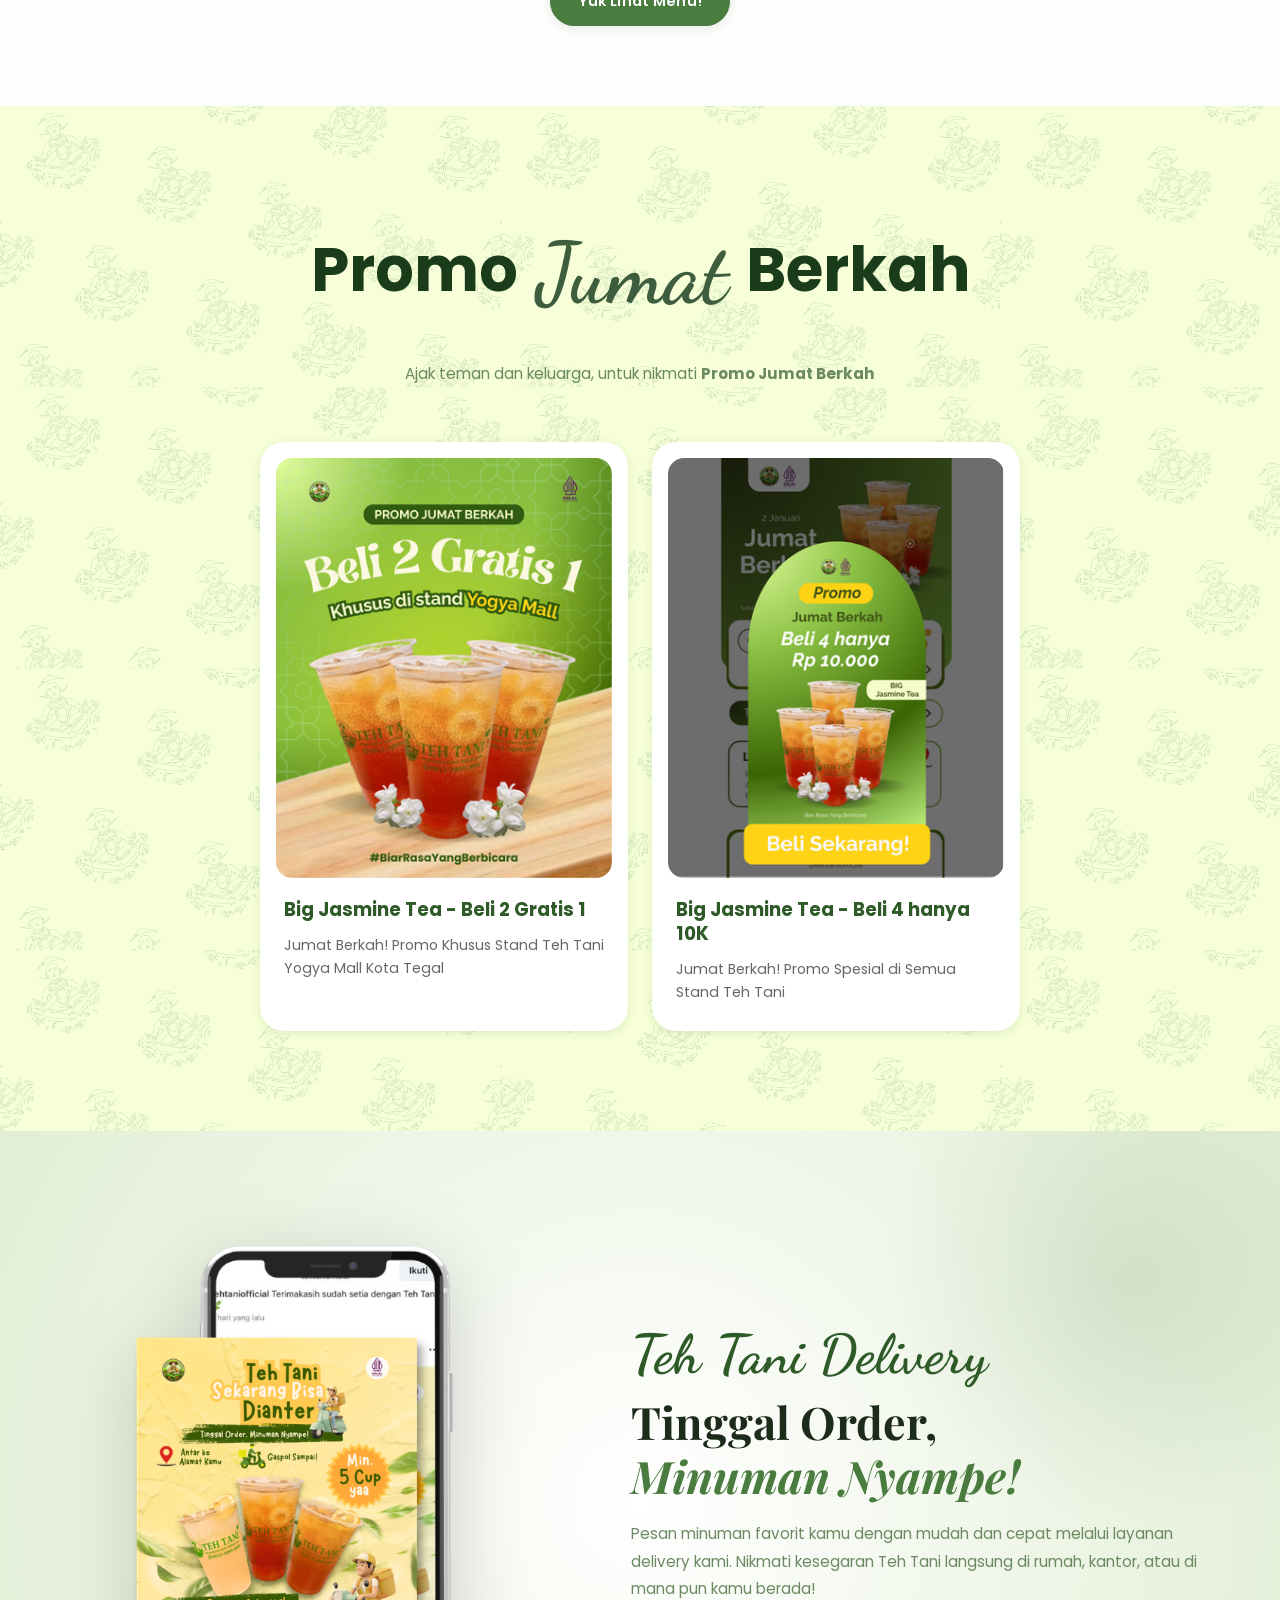
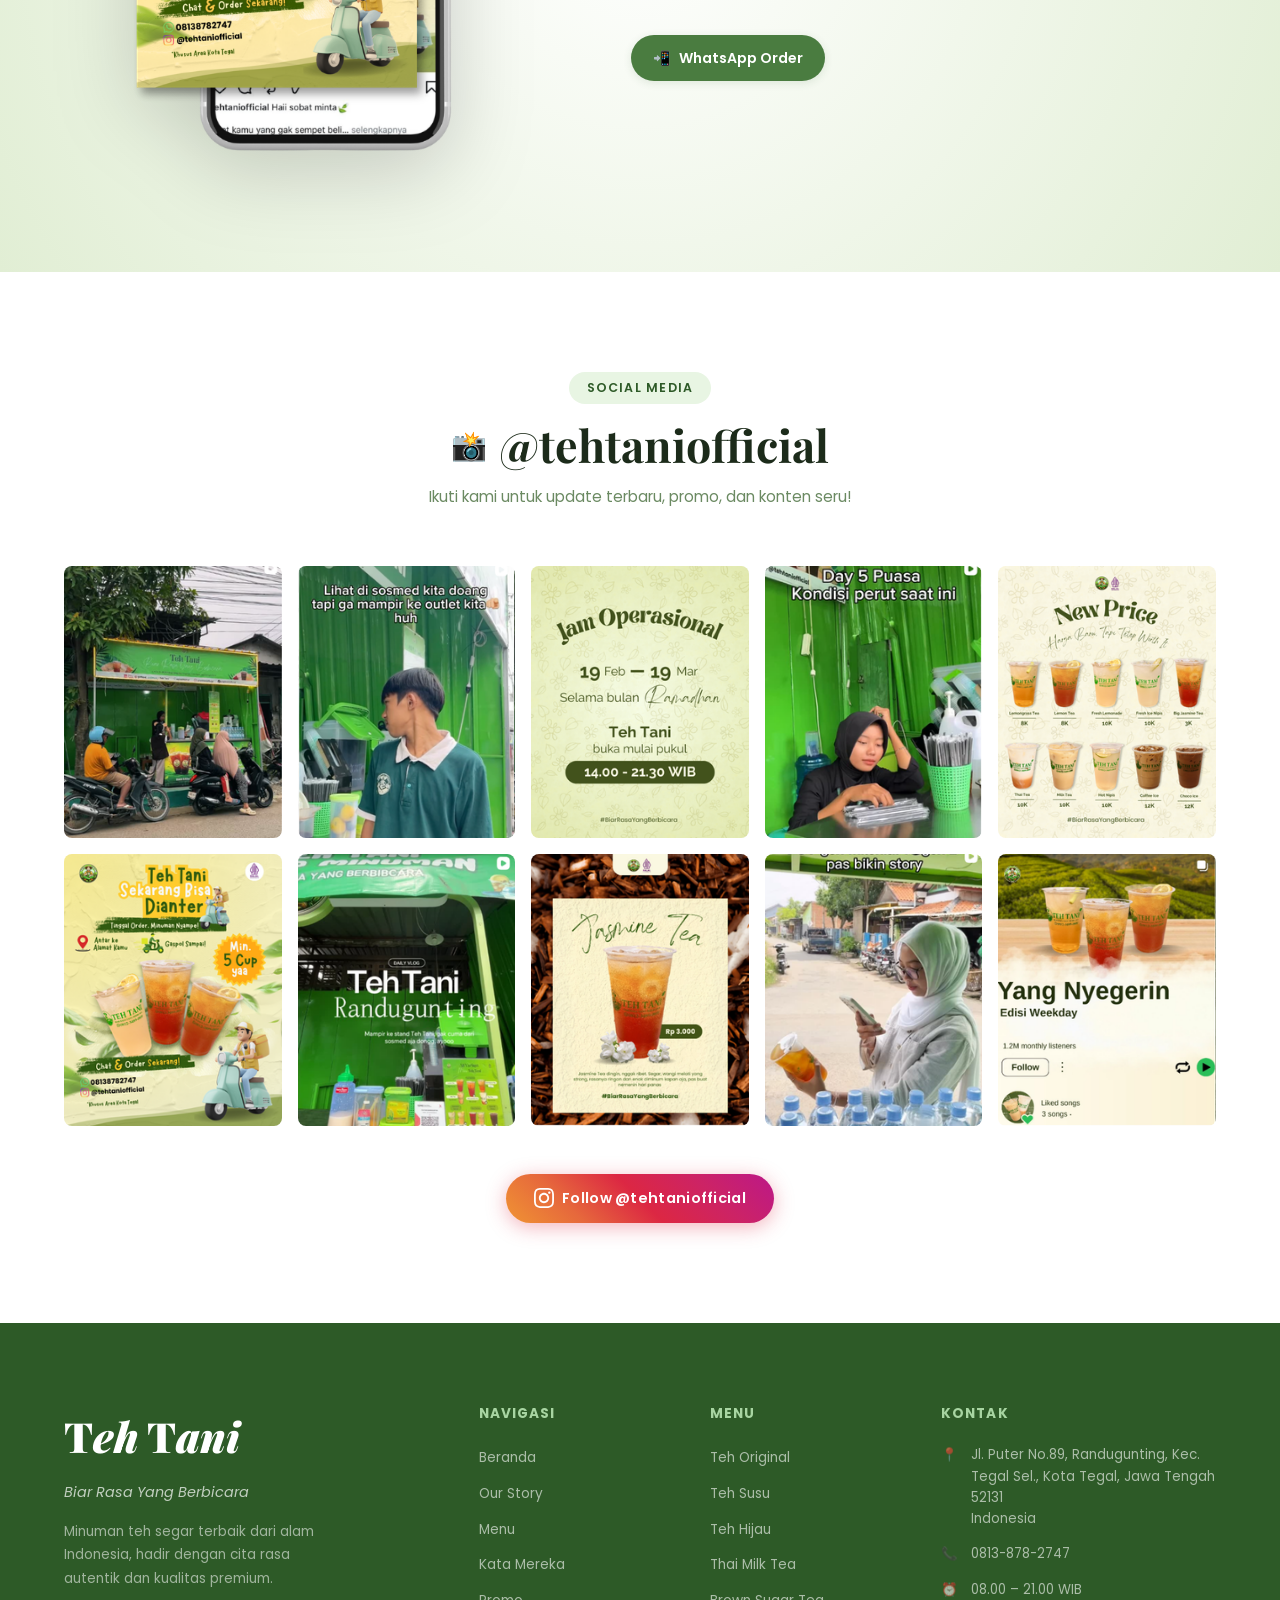
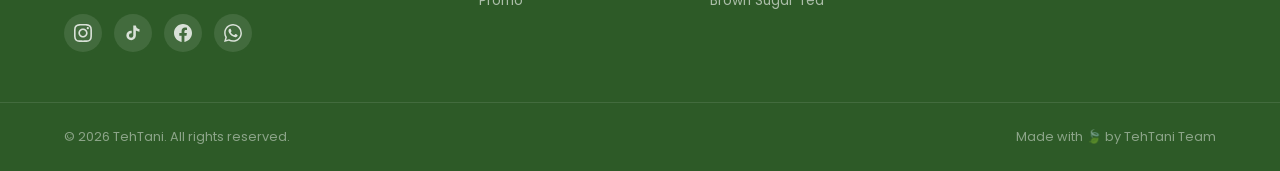
==== commit cd7cca03: "Update background delivery" ====
--- a/index.html
+++ b/index.html
@@ -103,12 +103,12 @@
             <span>✦</span>
           </div>
           <p class="story-text">
-            TehTANI lahir dari kecintaan mendalam terhadap kekayaan alam Indonesia. Berawal dari perkebunan
+            Teh Tani lahir dari kecintaan mendalam terhadap kekayaan alam Indonesia. Berawal dari perkebunan
             teh yang hijau dan subur, kami menghadirkan minuman teh yang tidak hanya menyegarkan, tetapi
             juga membawa cerita dari setiap daun teh pilihan.
           </p>
           <p class="story-text">
-            Dengan resep yang terus disempurnakan dan bahan-bahan alami berkualitas tinggi, TehTANI hadir
+            Dengan resep yang terus disempurnakan dan bahan-bahan alami berkualitas tinggi, Teh Tani hadir
             untuk menemani setiap momen spesial Anda — dari pagi yang bersemangat hingga sore yang tenang.
           </p>
           <a href="our-story.html" class="btn btn-green" id="story-baca-selengkapnya">
@@ -333,7 +333,7 @@
           </h2>
           <p class="delivery-desc">
             Pesan minuman favorit kamu dengan mudah dan cepat melalui layanan delivery kami.
-            Nikmati kesegaran TehTANI langsung di rumah, kantor, atau di mana pun kamu berada!
+            Nikmati kesegaran Teh Tani langsung di rumah, kantor, atau di mana pun kamu berada!
           </p>
           <div class="delivery-apps">
             <a href="https://wa.me/628138782747" target="_blank" class="app-btn" id="delivery-wa">
--- a/style.css
+++ b/style.css
@@ -829,6 +829,7 @@
   margin-bottom: 14px;
   display: -webkit-box;
   -webkit-line-clamp: 2;
+  line-clamp: 2;
   -webkit-box-orient: vertical;
   overflow: hidden;
 }
@@ -1001,7 +1002,7 @@
 /* ========== DELIVERY SECTION ========== */
 .delivery-section {
   padding: 100px 0;
-  background: var(--yellow-light);
+  background: radial-gradient(circle at center, #ffffff 0%, #e1eed4 100%);
   position: relative;
   overflow: hidden;
 }
@@ -1012,7 +1013,7 @@
   right: -100px;
   width: 500px;
   height: 500px;
-  background: radial-gradient(circle, rgba(240, 192, 64, 0.2), transparent 70%);
+  background: radial-gradient(circle, rgba(74, 124, 64, 0.15), transparent 70%);
   border-radius: 50%;
 }
 
